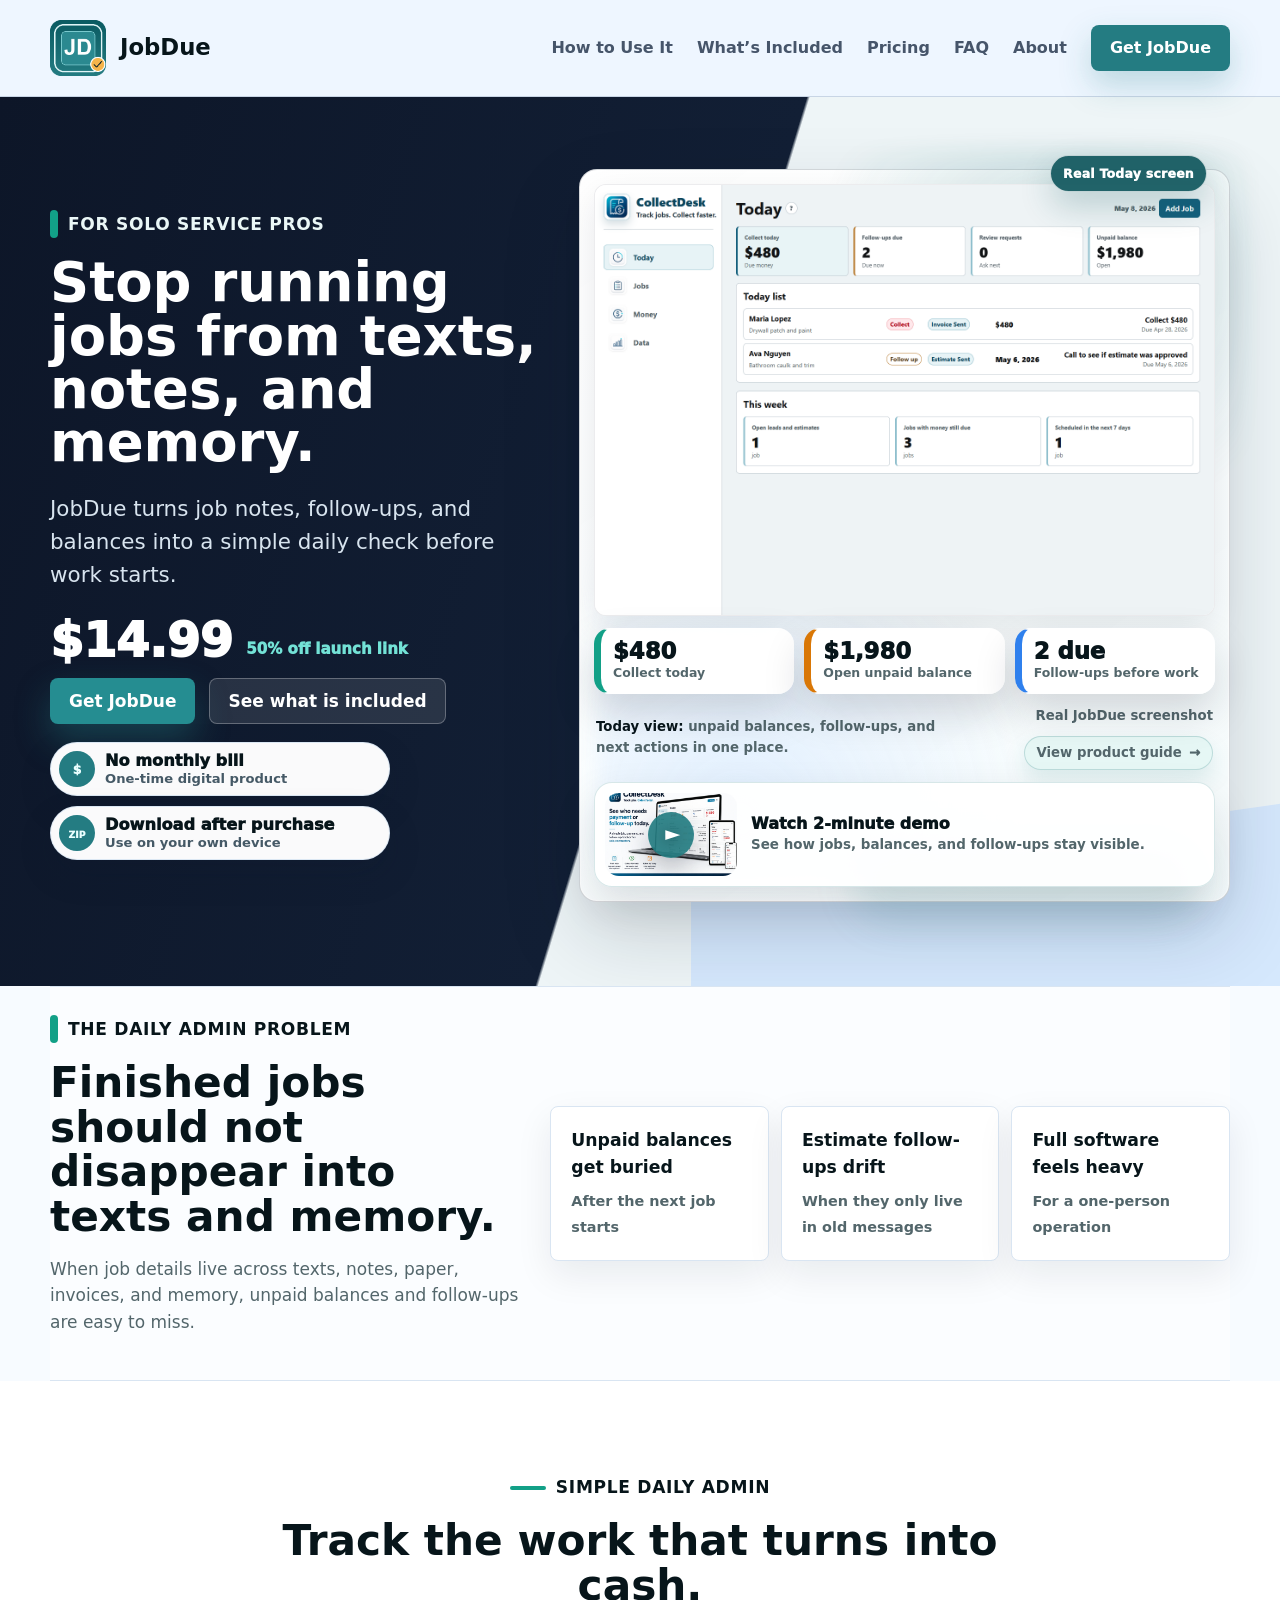
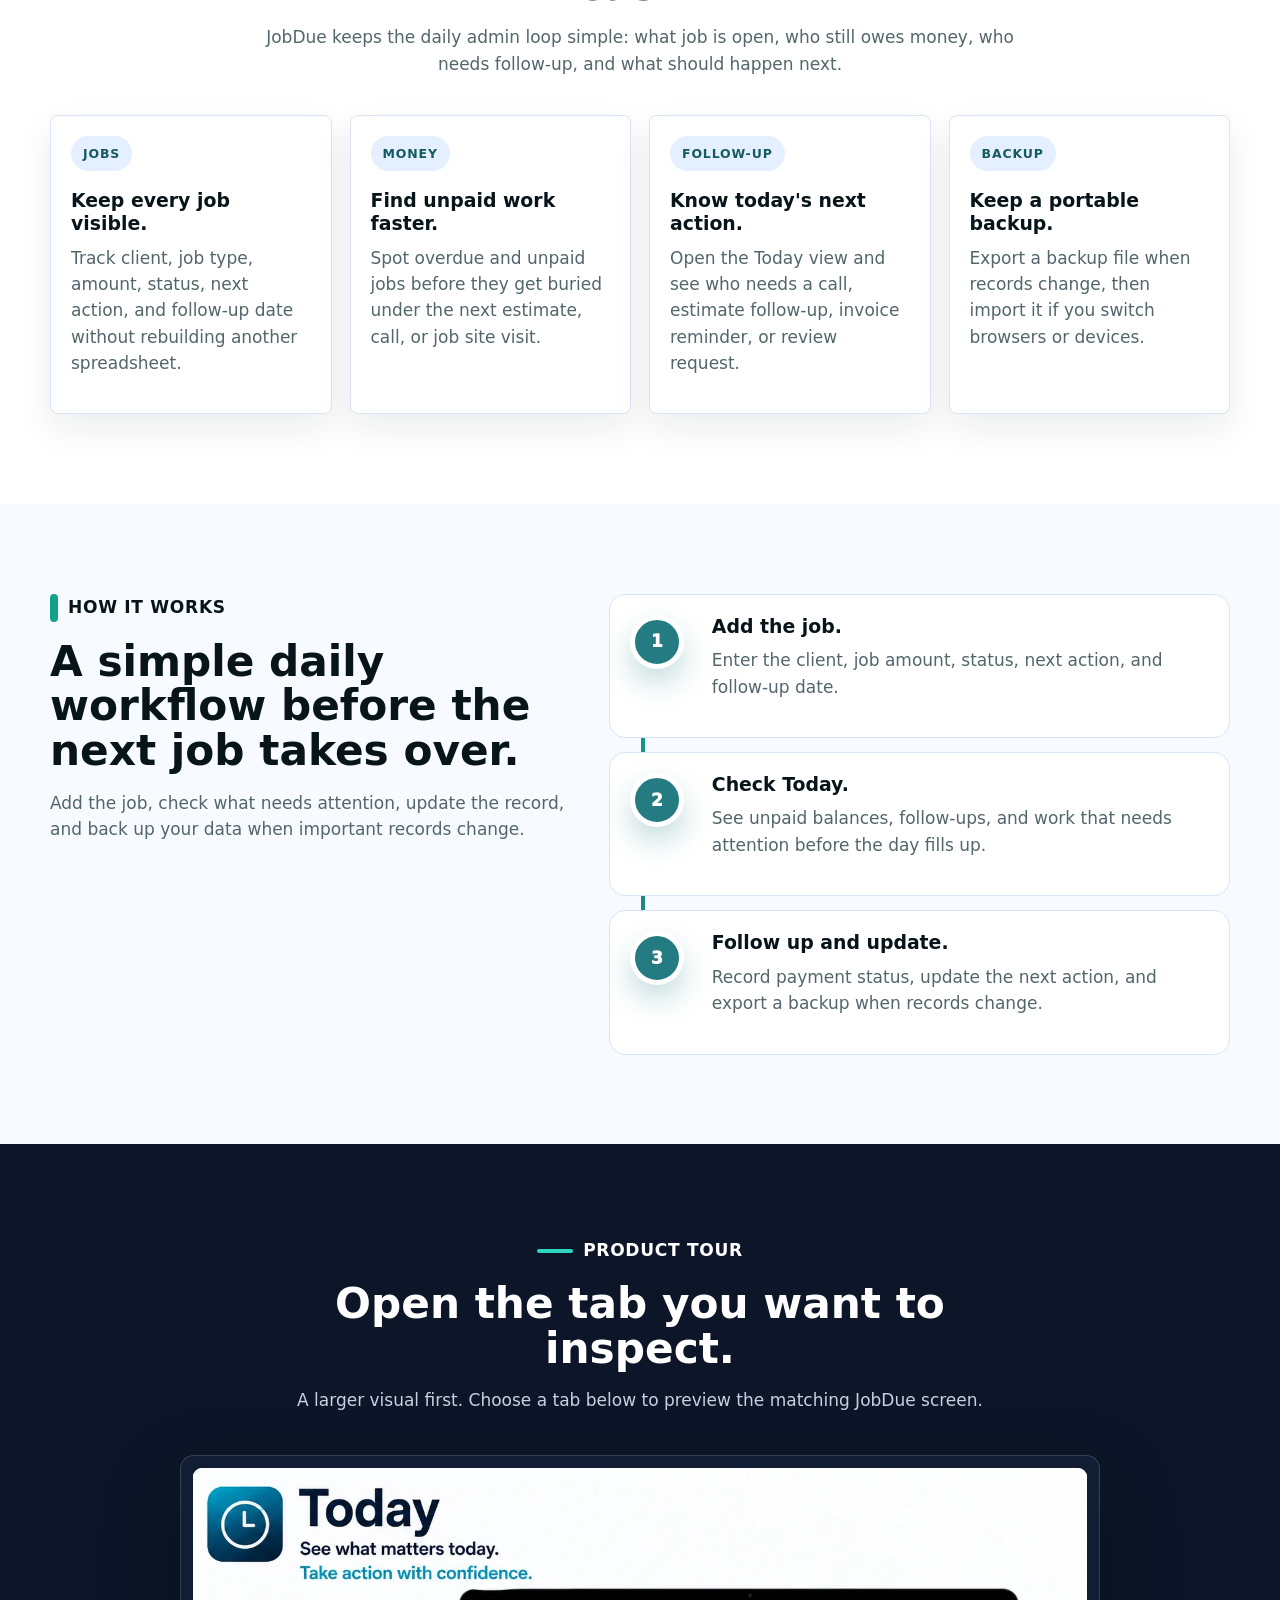
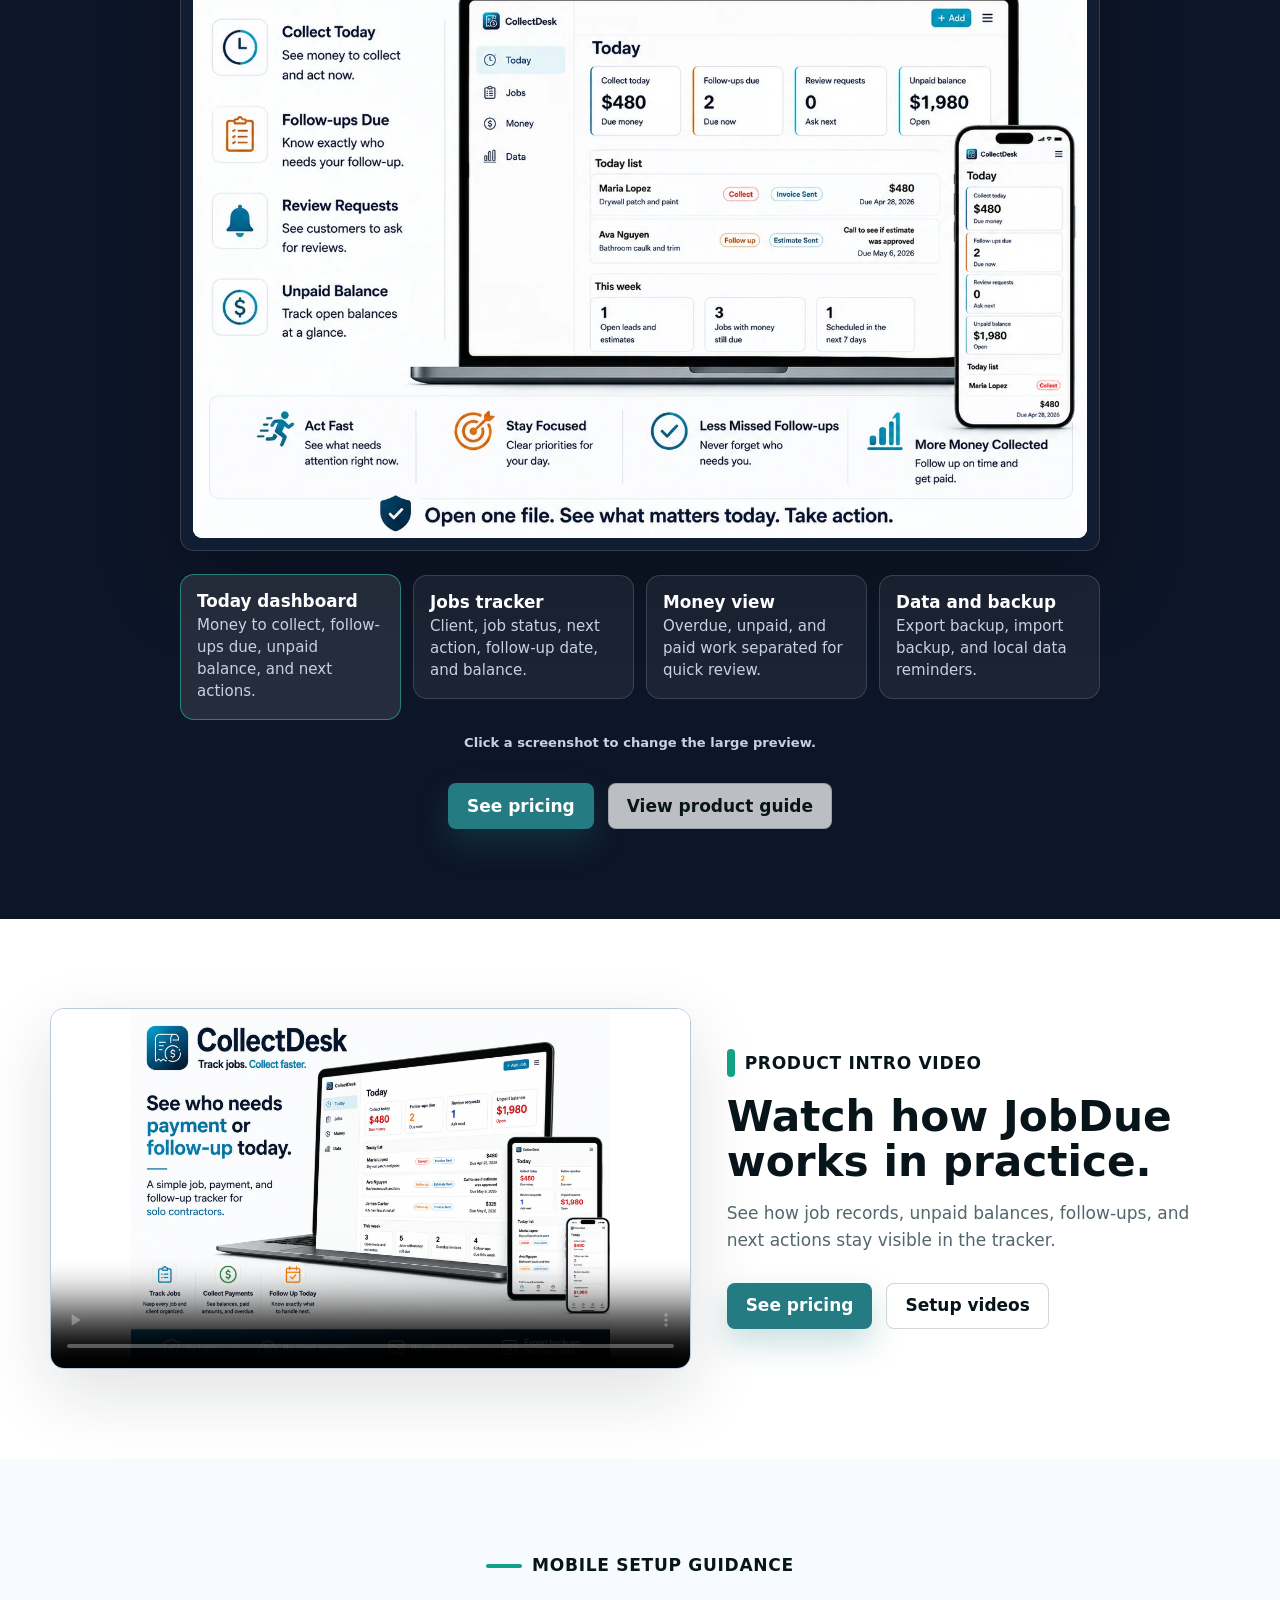
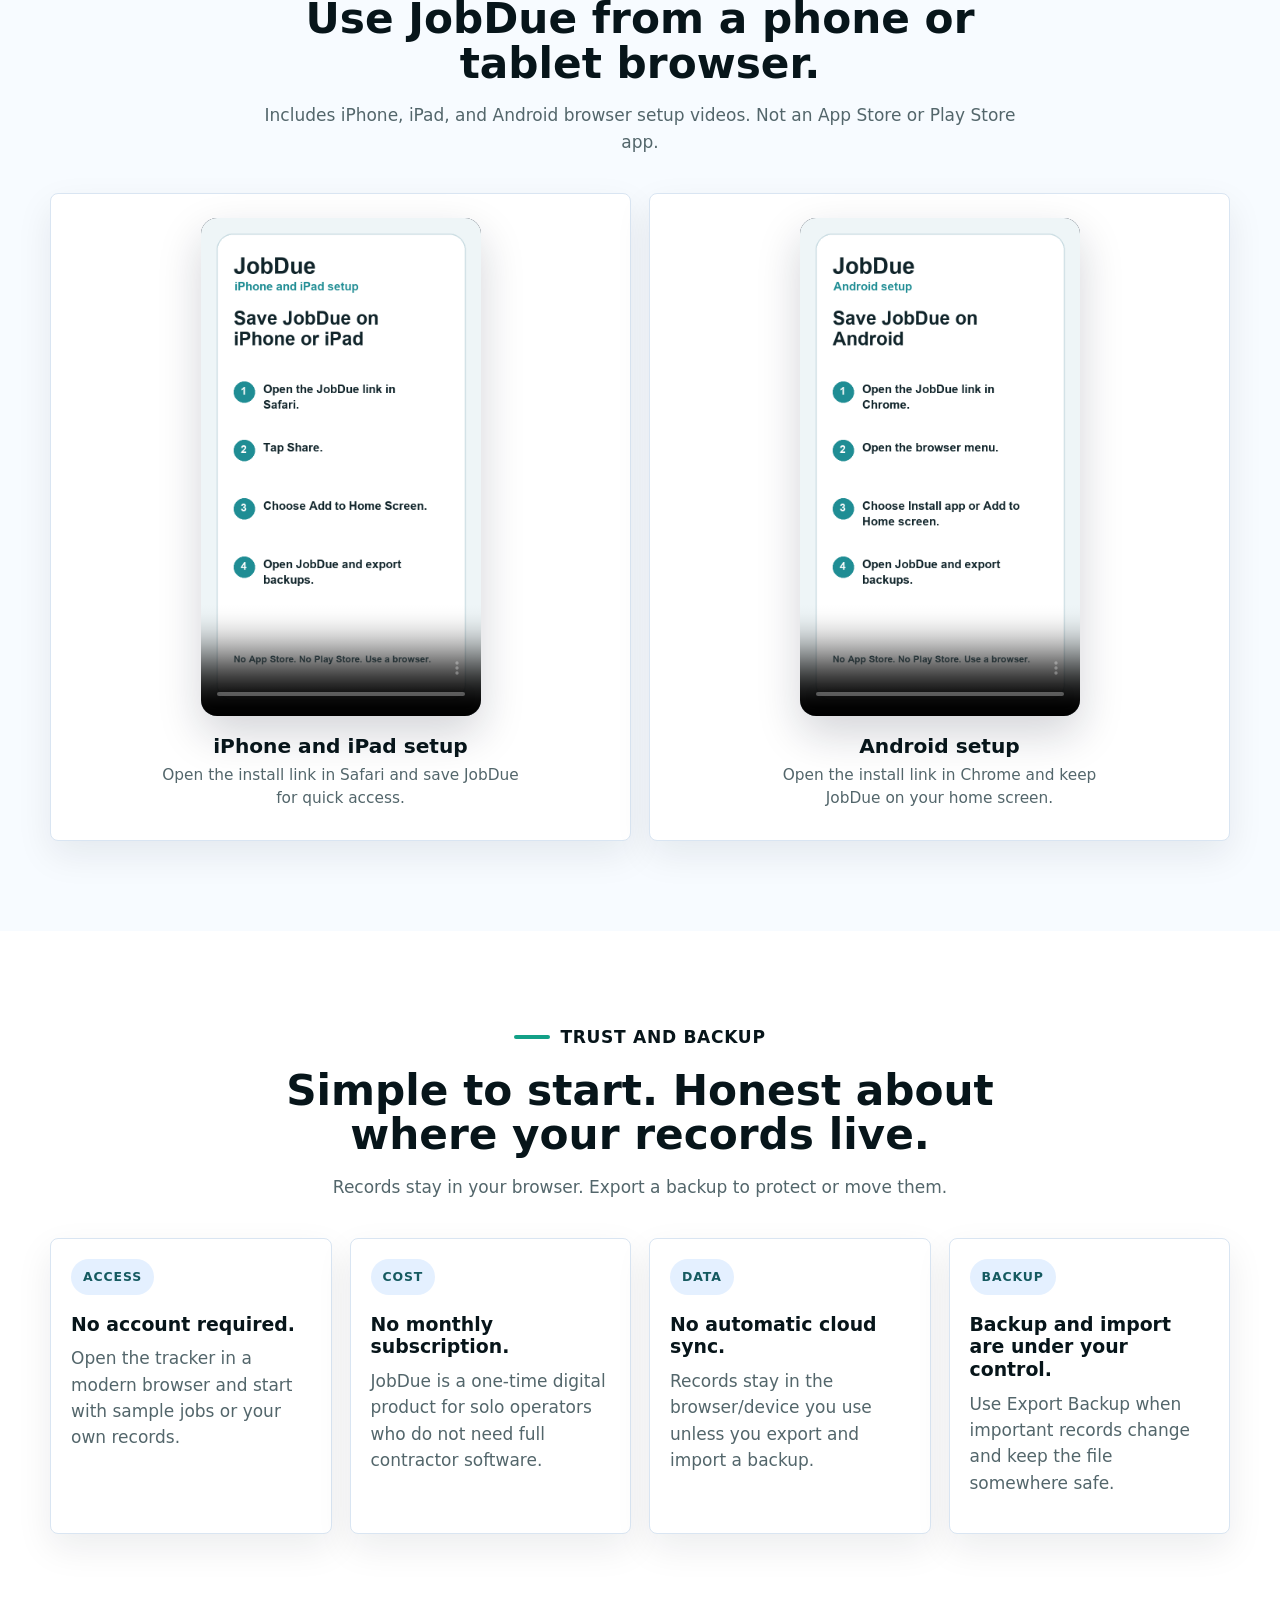
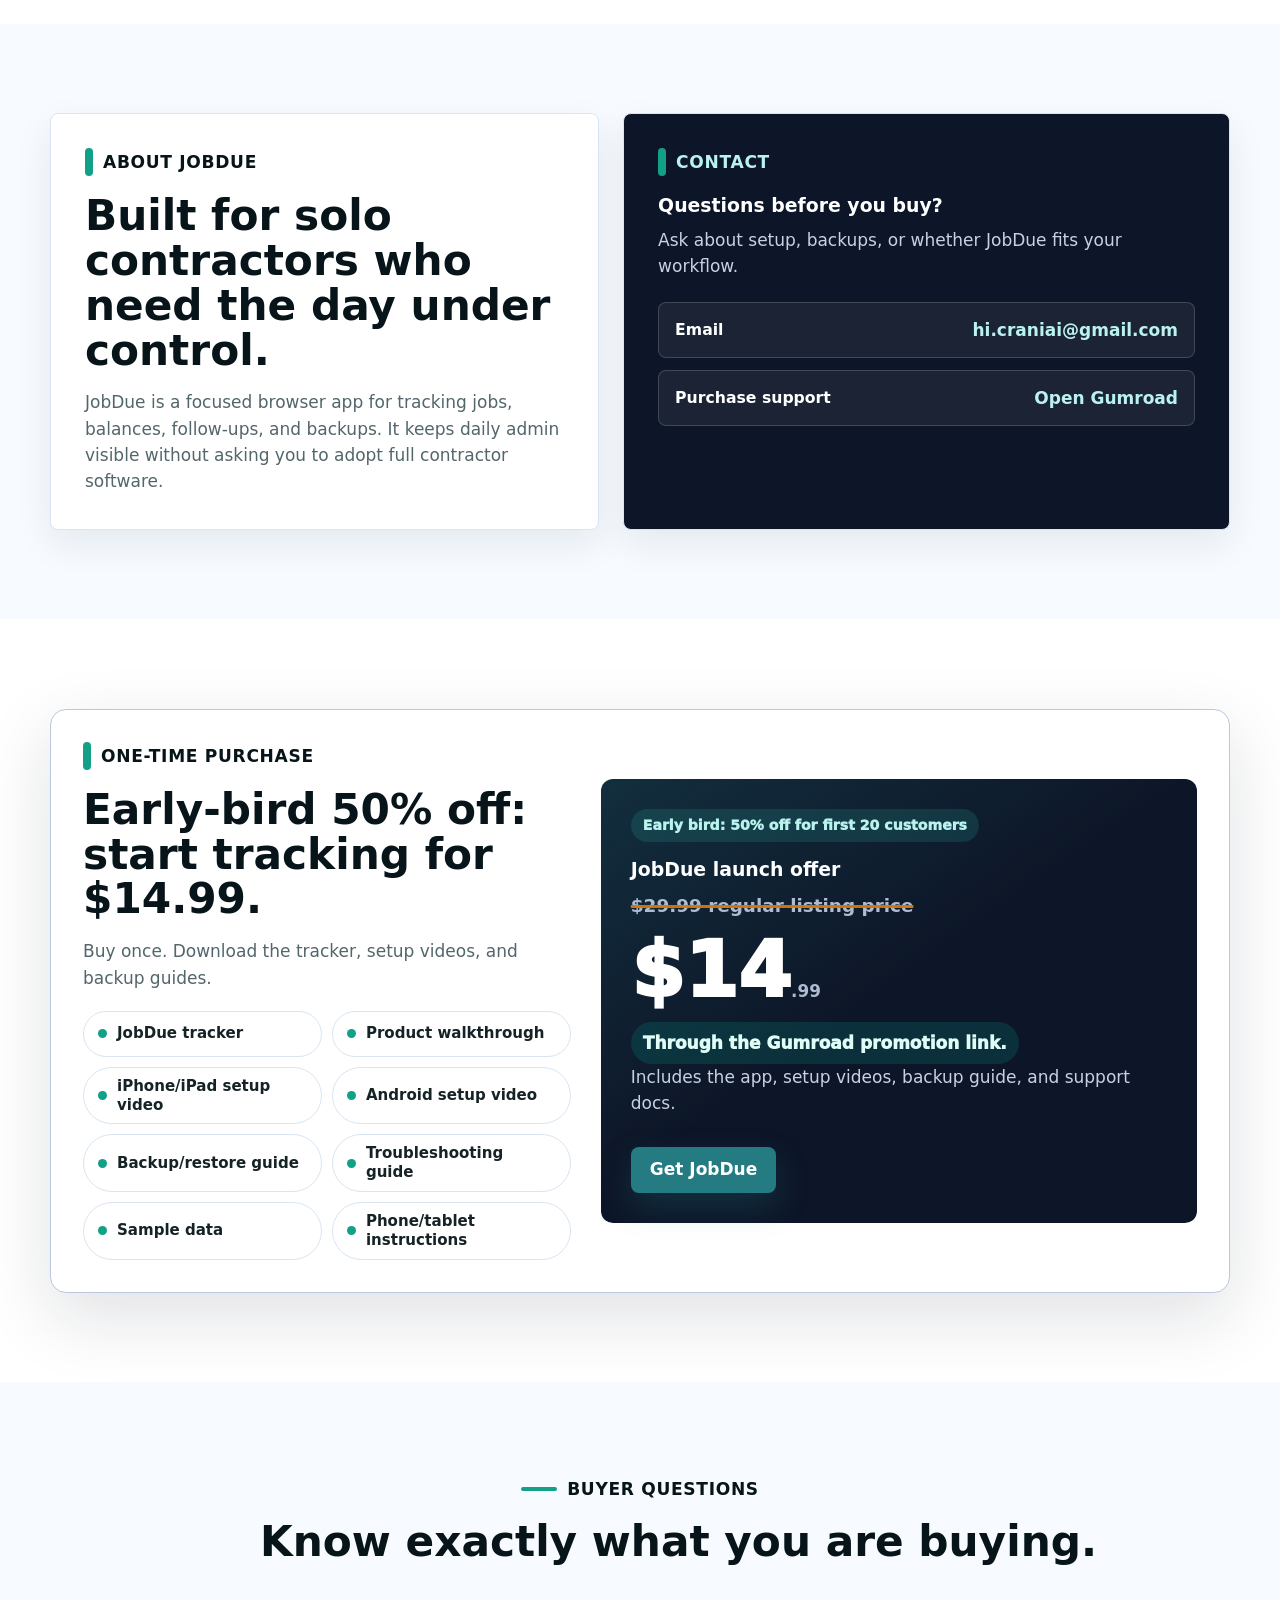
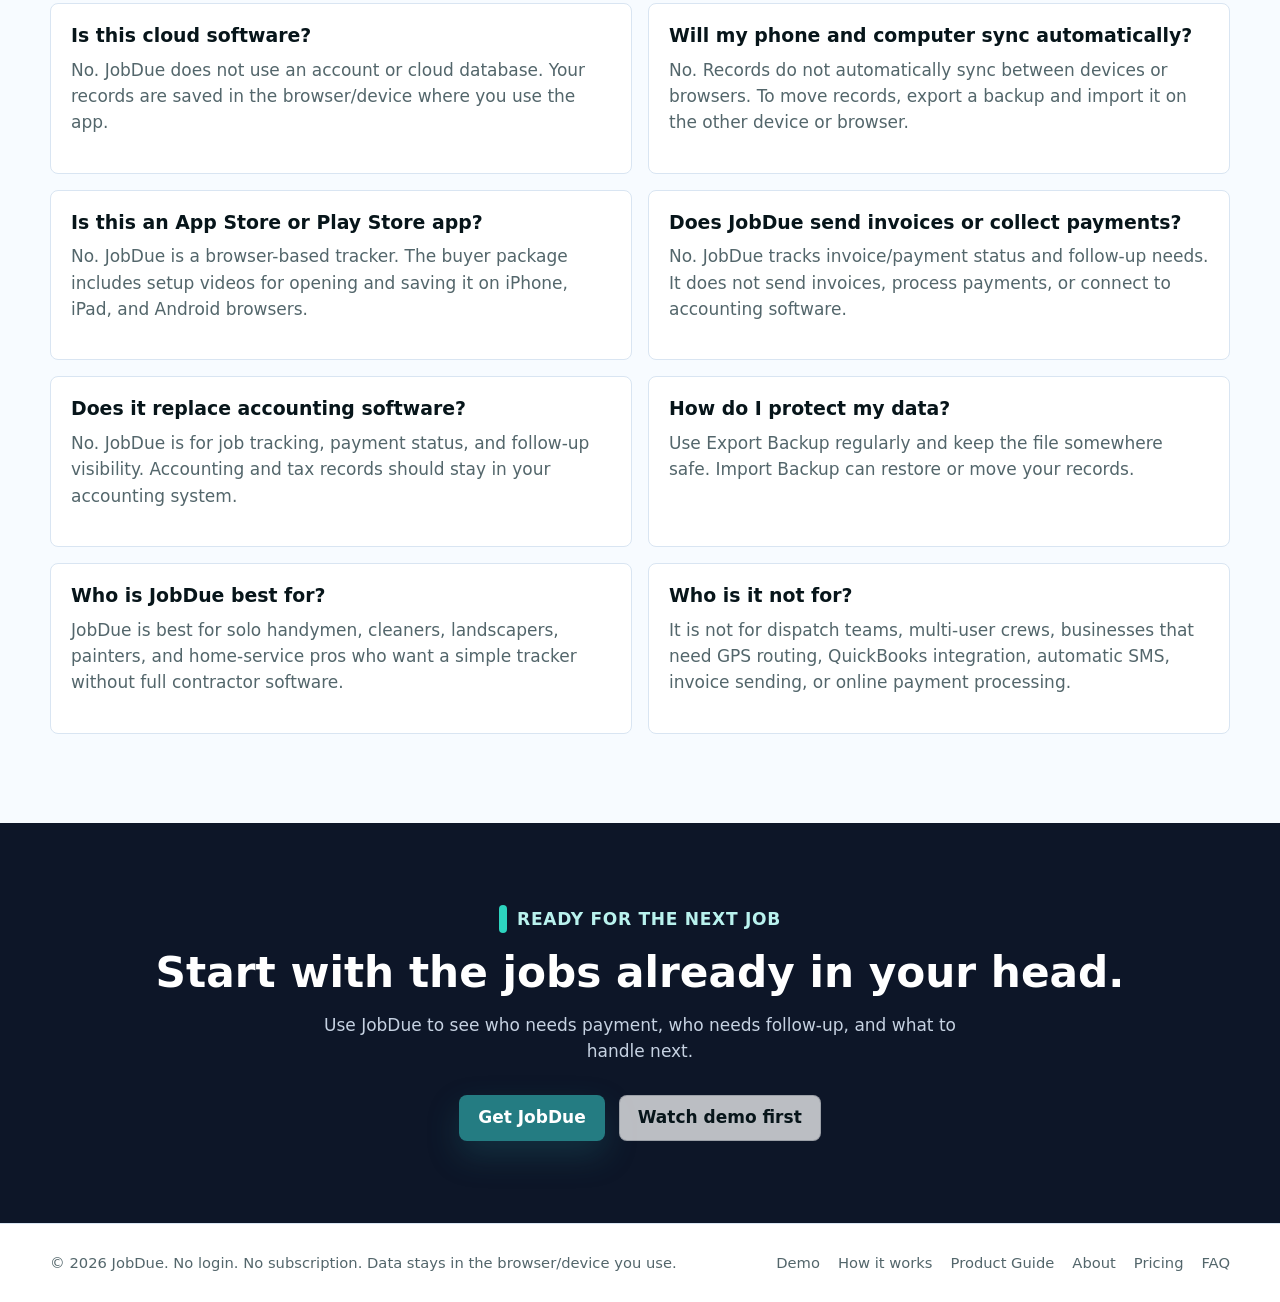
==== 03-landing/index.html @ 14e0a7b6 "Create clean JobDue publication tree" ====
<!doctype html>
<html lang="en">
<head>
  <meta charset="utf-8">
  <meta name="viewport" content="width=device-width, initial-scale=1">
  <title>JobDue - Offline Job & Payment Tracker for Contractors</title>
  <meta name="description" content="JobDue helps solo contractors track jobs, follow-ups, unpaid balances, and payments without logins, spreadsheets, or monthly software fees.">
  <meta name="robots" content="index, follow">
  <meta name="theme-color" content="#eef6ff">
  <link rel="canonical" href="https://app.hi-craniai.workers.dev/">
  <link rel="icon" href="assets/jobdue-icon-192.png" type="image/png">
  <link rel="apple-touch-icon" href="assets/jobdue-apple-touch-icon.png">
  <meta property="og:type" content="website">
  <meta property="og:url" content="https://app.hi-craniai.workers.dev/">
  <meta property="og:title" content="JobDue - Offline Job & Payment Tracker for Contractors">
  <meta property="og:description" content="Track jobs, unpaid balances, follow-ups, and payments without logins or monthly software fees.">
  <meta property="og:image" content="https://app.hi-craniai.workers.dev/assets/jobdue-og-image.jpg">
  <meta property="og:image:alt" content="JobDue offline job and payment tracker preview with Today dashboard.">
  <meta property="og:image:width" content="1200">
  <meta property="og:image:height" content="630">
  <meta property="og:site_name" content="JobDue">
  <meta name="twitter:card" content="summary_large_image">
  <meta name="twitter:title" content="JobDue - Offline Job & Payment Tracker for Contractors">
  <meta name="twitter:description" content="Track jobs, unpaid balances, follow-ups, and payments without logins or monthly software fees.">
  <meta name="twitter:image" content="https://app.hi-craniai.workers.dev/assets/jobdue-og-image.jpg">
  <meta name="twitter:image:alt" content="JobDue offline job and payment tracker preview with Today dashboard.">
  <!-- Google tag (gtag.js) -->
  <script async src="https://www.googletagmanager.com/gtag/js?id=G-VPRKXVD7DZ"></script>
  <script>
    window.dataLayer = window.dataLayer || [];
    function gtag(){dataLayer.push(arguments);}
    gtag('js', new Date());

    gtag('config', 'G-VPRKXVD7DZ');
  </script>
  <script type="application/ld+json">
  {
    "@context": "https://schema.org",
    "@type": "SoftwareApplication",
    "name": "JobDue",
    "url": "https://app.hi-craniai.workers.dev/",
    "image": "https://app.hi-craniai.workers.dev/assets/jobdue-og-image.jpg",
    "applicationCategory": "BusinessApplication",
    "operatingSystem": "Web browser",
    "description": "Job, payment, and follow-up tracker for solo contractors and home-service pros.",
    "publisher": {
      "@type": "Organization",
      "name": "CraniaI",
      "url": "https://app.hi-craniai.workers.dev/"
    },
    "offers": {
      "@type": "Offer",
      "price": "14.99",
      "priceCurrency": "USD",
      "url": "https://gumroad.com/l/jobdue-launch-placeholder",
      "availability": "https://schema.org/InStock"
    }
  }
  </script>
  <style>
    :root {
      color-scheme: light;
      --page: #eef5f7;
      --panel: #ffffff;
      --ink: #162326;
      --ink-strong: #07151a;
      --muted: #53666b;
      --muted-2: #758195;
      --primary: #247c82;
      --teal: #12a087;
      --blue: #155a60;
      --gold: #d97706;
      --line: #d9e5f2;
      --line-dark: #b9c8db;
      --soft: #f7fbff;
      --soft-blue: #e4f0ff;
      --shadow: 0 24px 70px rgba(15, 23, 42, 0.13);
      --shadow-soft: 0 14px 36px rgba(15, 23, 42, 0.08);
      --radius: 8px;
      --max: 1180px;
      --h1-size: clamp(2.75rem, 4.6vw, 4.2rem);
      --h2-size: clamp(2rem, 3.3vw, 2.85rem);
      --h3-size: clamp(1.18rem, 1.45vw, 1.38rem);
      --label-size: clamp(1rem, 0.94rem + 0.16vw, 1.08rem);
      --section-space: clamp(4.5rem, 7vw, 6.75rem);
    }

    * {
      box-sizing: border-box;
    }

    html {
      scroll-behavior: smooth;
    }

    body {
      margin: 0;
      background: var(--page);
      color: var(--ink);
      font-family: Inter, ui-sans-serif, system-ui, -apple-system, BlinkMacSystemFont, "Segoe UI", sans-serif;
      font-size: 17px;
      line-height: 1.55;
      overflow-x: hidden;
    }

    img,
    video {
      display: block;
      max-width: 100%;
    }

    img {
      height: auto;
    }

    a {
      color: inherit;
    }

    h1,
    h2,
    h3,
    p {
      margin-top: 0;
    }

    h1,
    h2,
    h3 {
      color: var(--ink-strong);
      letter-spacing: 0;
    }

    h1 {
      margin-bottom: 22px;
      font-size: var(--h1-size);
      line-height: 0.98;
      font-weight: 850;
    }

    h2 {
      margin-bottom: 16px;
      font-size: var(--h2-size);
      line-height: 1.06;
      font-weight: 850;
    }

    h3 {
      margin-bottom: 10px;
      font-size: var(--h3-size);
      line-height: 1.2;
      font-weight: 820;
    }

    p {
      color: var(--muted);
    }

    figure {
      margin: 0;
    }

    :focus-visible {
      outline: 3px solid rgba(99, 91, 255, 0.36);
      outline-offset: 4px;
    }

    .container {
      width: min(var(--max), calc(100% - 48px));
      margin: 0 auto;
    }

    .site-header {
      position: sticky;
      top: 0;
      z-index: 20;
      border-bottom: 1px solid rgba(185, 200, 219, 0.72);
      background: rgba(238, 246, 255, 0.92);
      backdrop-filter: blur(18px);
    }

    .nav {
      min-height: 96px;
      display: flex;
      align-items: center;
      justify-content: space-between;
      gap: 30px;
    }

    .brand {
      display: inline-flex;
      align-items: center;
      gap: 14px;
      color: var(--ink-strong);
      font-size: 1.42rem;
      font-weight: 900;
      text-decoration: none;
      white-space: nowrap;
    }

    .brand img {
      width: 56px;
      height: 56px;
      border-radius: var(--radius);
    }

    .nav-links {
      display: flex;
      align-items: center;
      gap: 24px;
      color: #46556a;
      font-size: 1rem;
      font-weight: 850;
    }

    .nav-links a {
      text-decoration: none;
    }

    .button {
      display: inline-flex;
      min-height: 46px;
      align-items: center;
      justify-content: center;
      border: 1px solid transparent;
      border-radius: var(--radius);
      padding: 0 18px;
      font-weight: 900;
      line-height: 1;
      text-decoration: none;
      transition: transform 160ms ease, box-shadow 160ms ease, background 160ms ease;
      white-space: nowrap;
    }

    .button:hover {
      transform: translateY(-1px);
    }

    .button-primary {
      background: var(--primary);
      color: #fff;
      box-shadow: 0 14px 32px rgba(36, 124, 130, 0.25);
    }

    .button-primary:hover {
      background: #155a60;
    }

    .button-secondary {
      border-color: rgba(16, 24, 39, 0.18);
      background: rgba(255, 255, 255, 0.72);
      color: var(--ink-strong);
    }

    .eyebrow {
      display: inline-flex;
      align-items: center;
      gap: 10px;
      margin-bottom: 18px;
      border-radius: var(--radius);
      background: transparent;
      padding: 0;
      color: var(--ink-strong);
      font-size: var(--label-size);
      font-weight: 900;
      letter-spacing: 0.04em;
      text-transform: uppercase;
      box-shadow: none;
    }

    .eyebrow::before {
      content: "";
      width: 8px;
      height: 28px;
      border-radius: 999px;
      background: var(--teal);
    }

    .section-head.center .eyebrow::before {
      width: 36px;
      height: 4px;
    }

    .hero {
      position: relative;
      padding: 72px 0 84px;
      overflow: hidden;
      background:
        linear-gradient(107deg, #0d1628 0%, #121f35 52%, rgba(238, 245, 247, 0.96) 52.2%, rgba(238, 245, 247, 0.96) 100%);
      color: #fff;
    }

    .hero::after {
      content: "";
      position: absolute;
      right: -8vw;
      bottom: -42px;
      width: 54vw;
      height: 190px;
      background: rgba(207, 229, 255, 0.78);
      transform: skewY(-8deg);
      z-index: 0;
    }

    .hero-grid {
      position: relative;
      z-index: 1;
      display: grid;
      grid-template-columns: minmax(0, 0.86fr) minmax(620px, 1.14fr);
      gap: 38px;
      align-items: center;
    }

    .hero-copy {
      max-width: 590px;
    }

    .hero .eyebrow {
      color: #eaf7f7;
      white-space: nowrap;
    }

    .hero-mobile-break {
      display: none;
    }

    .hero h1 {
      color: #fff;
      font-size: clamp(2.85rem, 4.25vw, 4.05rem);
    }

    .lead {
      max-width: 650px;
      margin-bottom: 0;
      color: #d8e4ef;
      font-size: clamp(1.08rem, 2vw, 1.34rem);
    }

    .hero-actions {
      display: flex;
      flex-wrap: wrap;
      gap: 14px;
      margin-top: 30px;
    }

    .hero .button-primary {
      background: #258d91;
      box-shadow: 0 16px 34px rgba(37, 141, 145, 0.34);
    }

    .hero .button-secondary {
      border-color: rgba(255, 255, 255, 0.28);
      background: rgba(255, 255, 255, 0.1);
      color: #fff;
    }

    .hero-offer {
      display: grid;
      gap: 16px;
      margin-top: 28px;
    }

    .hero-price {
      display: flex;
      align-items: flex-end;
      gap: 14px;
    }

    .hero-price span {
      color: #fff;
      font-size: clamp(2.2rem, 4.2vw, 3rem);
      font-weight: 950;
      line-height: 0.9;
      letter-spacing: -0.01em;
    }

    .hero-price strong {
      display: inline-flex;
      align-items: center;
      margin-bottom: 5px;
      color: #73e2d6;
      font-size: 0.94rem;
      font-weight: 950;
      line-height: 1;
    }

    .hero-offer .hero-actions {
      flex-wrap: nowrap;
      margin-top: 0;
    }

    .hero-offer-chips {
      display: grid;
      gap: 10px;
      max-width: 340px;
      margin-top: 2px;
    }

    .hero-offer-chip {
      display: grid;
      grid-template-columns: auto 1fr;
      gap: 10px;
      align-items: center;
      border: 1px solid rgba(216, 229, 242, 0.92);
      border-radius: 999px;
      background: rgba(255, 255, 255, 0.98);
      padding: 8px 16px 8px 8px;
      color: var(--ink-strong);
      box-shadow: 0 14px 34px rgba(15, 23, 42, 0.16);
    }

    .hero-offer-chip strong,
    .hero-offer-chip span {
      display: block;
    }

    .hero-offer-chip strong {
      font-size: 1.01rem;
      font-weight: 930;
      line-height: 1.05;
    }

    .hero-offer-chip div span {
      margin-top: 2px;
      color: #455966;
      font-size: 0.82rem;
      font-weight: 820;
      line-height: 1.12;
    }

    .chip-dot {
      position: relative;
      display: block;
      flex: 0 0 36px;
      width: 36px;
      height: 36px;
      border-radius: 999px;
      background: var(--primary);
      padding: 0;
      overflow: hidden;
    }

    .chip-dot::before {
      position: absolute;
      inset: 0;
      display: grid;
      place-items: center;
      color: #eaffff;
      font-weight: 950;
      letter-spacing: 0;
      line-height: 1;
      text-align: center;
      transform: translateY(0.5px);
    }

    .chip-money::before {
      content: "$";
      font-size: 0.78rem;
    }

    .chip-zip::before {
      content: "ZIP";
      font-size: 0.58rem;
      text-transform: uppercase;
    }

    .mini-proof {
      display: grid;
      max-width: 540px;
      margin-top: 30px;
      overflow: hidden;
      border: 1px solid rgba(21, 90, 96, 0.18);
      border-radius: 16px;
      background: #ffffff;
      box-shadow: 0 18px 44px rgba(15, 23, 42, 0.1);
    }

    .mini-proof article {
      display: grid;
      grid-template-columns: minmax(0, 1fr) auto;
      gap: 14px;
      align-items: center;
      padding: 15px 18px;
    }

    .mini-proof article + article {
      border-top: 1px solid var(--line);
    }

    .mini-proof .proof-icon {
      display: inline-flex;
      align-items: center;
      justify-content: center;
      border-radius: 999px;
      background: #e6f7f5;
      padding: 7px 10px;
      color: var(--blue);
      font-size: 0.78rem;
      font-weight: 950;
      letter-spacing: 0.02em;
      line-height: 1;
      white-space: nowrap;
    }

    .mini-proof strong {
      display: block;
      color: var(--ink-strong);
      font-size: 1.02rem;
      line-height: 1.12;
    }

    .mini-proof .proof-detail {
      display: block;
      margin-top: 4px;
      color: var(--muted);
      font-size: 0.83rem;
      font-weight: 750;
      line-height: 1.22;
    }

    .screenshot-shell {
      position: relative;
      isolation: isolate;
      border: 1px solid rgba(16, 24, 39, 0.16);
      border-radius: 18px;
      background:
        linear-gradient(145deg, rgba(255, 255, 255, 0.98), rgba(245, 251, 252, 0.96)),
        #ffffff;
      padding: 14px;
      box-shadow:
        0 34px 80px rgba(15, 23, 42, 0.16),
        0 0 0 1px rgba(255, 255, 255, 0.74) inset;
      transform: none;
      justify-self: end;
    }

    .screenshot-shell::before {
      content: "";
      position: absolute;
      inset: -22px -18px 24px 16px;
      z-index: -1;
      border-radius: 28px;
      background:
        radial-gradient(circle at 72% 18%, rgba(36, 124, 130, 0.24), transparent 34%),
        radial-gradient(circle at 22% 92%, rgba(216, 234, 255, 0.8), transparent 36%);
      filter: blur(10px);
      opacity: 0.9;
    }

    .screenshot-shell::after {
      content: "";
      position: absolute;
      right: 28px;
      bottom: -22px;
      z-index: -1;
      width: 54%;
      height: 86px;
      border-radius: 999px;
      background: rgba(36, 124, 130, 0.13);
      filter: blur(18px);
    }

    .screenshot-shell > img {
      position: relative;
      z-index: 1;
      border: 1px solid rgba(16, 24, 39, 0.08);
      border-radius: 12px;
      background: #fff;
      box-shadow: 0 12px 34px rgba(15, 23, 42, 0.09);
    }

    .screenshot-badge {
      position: absolute;
      top: -15px;
      right: 22px;
      z-index: 4;
      border: 1px solid rgba(255, 255, 255, 0.72);
      border-radius: 999px;
      background: rgba(21, 90, 96, 0.94);
      padding: 8px 12px;
      color: #fff;
      font-size: 0.78rem;
      font-weight: 950;
      letter-spacing: 0.02em;
      box-shadow: 0 14px 32px rgba(21, 90, 96, 0.24);
    }

    .hero-callouts {
      position: relative;
      z-index: 3;
      display: grid;
      grid-template-columns: repeat(3, minmax(0, 1fr));
      gap: 10px;
      margin-top: 12px;
    }

    .hero-callout {
      display: grid;
      gap: 4px;
      border: 1px solid rgba(255, 255, 255, 0.74);
      border-left: 7px solid var(--teal);
      border-radius: 16px;
      background: rgba(255, 255, 255, 0.96);
      padding: 12px 14px 12px 12px;
      color: var(--ink-strong);
      box-shadow: 0 18px 40px rgba(15, 23, 42, 0.17);
    }

    .hero-callout strong {
      display: block;
      font-size: clamp(1.1rem, 1.8vw, 1.42rem);
      font-weight: 950;
      line-height: 0.95;
    }

    .hero-callout span {
      color: var(--muted);
      font-size: 0.78rem;
      font-weight: 850;
      line-height: 1.15;
    }

    .hero-callout.balance {
      border-left-color: var(--gold);
    }

    .hero-callout.follow {
      border-left-color: #2f80ed;
    }

    .caption-row {
      position: relative;
      z-index: 1;
      display: flex;
      align-items: center;
      justify-content: space-between;
      gap: 16px;
      padding: 12px 2px 0;
      color: var(--muted);
      font-size: 0.83rem;
      font-weight: 720;
    }

    .caption-row b {
      color: var(--ink-strong);
    }

    .caption-links {
      display: inline-flex;
      flex-wrap: wrap;
      justify-content: flex-end;
      gap: 10px;
      text-align: right;
    }

    .caption-links a {
      display: inline-flex;
      min-height: 34px;
      align-items: center;
      justify-content: center;
      border: 1px solid rgba(36, 124, 130, 0.22);
      border-radius: 999px;
      background: #e6f7f5;
      padding: 0 12px;
      color: var(--primary-dark);
      font-weight: 900;
      text-decoration: none;
      box-shadow: 0 10px 22px rgba(36, 124, 130, 0.14);
      transition: transform 160ms ease, background 160ms ease, box-shadow 160ms ease;
    }

    .caption-links a::after {
      content: "→";
      margin-left: 7px;
      font-weight: 950;
    }

    .caption-links a:hover {
      background: #d8f3f0;
      box-shadow: 0 14px 28px rgba(36, 124, 130, 0.18);
      transform: translateY(-1px);
    }

    .hero-video-preview {
      position: relative;
      z-index: 2;
      display: grid;
      grid-template-columns: 132px minmax(0, 1fr);
      gap: 14px;
      align-items: center;
      margin-top: 12px;
      border: 1px solid rgba(36, 124, 130, 0.18);
      border-radius: 18px;
      background: rgba(255, 255, 255, 0.94);
      padding: 10px 12px 10px 10px;
      color: var(--ink-strong);
      text-decoration: none;
      box-shadow: 0 18px 42px rgba(15, 23, 42, 0.13);
      transition: transform 160ms ease, border-color 160ms ease, box-shadow 160ms ease;
    }

    .hero-video-preview:hover {
      border-color: rgba(36, 124, 130, 0.42);
      box-shadow: 0 22px 50px rgba(15, 23, 42, 0.17);
      transform: translateY(-1px);
    }

    .hero-video-thumb {
      position: relative;
      overflow: hidden;
      border-radius: 14px;
      background: #e8f1f3;
    }

    .hero-video-thumb img {
      width: 100%;
      aspect-ratio: 16 / 10;
      object-fit: cover;
    }

    .hero-play {
      position: absolute;
      inset: 0;
      display: grid;
      place-items: center;
      color: #fff;
      font-size: 1.1rem;
      font-weight: 950;
      text-shadow: 0 2px 14px rgba(7, 21, 26, 0.52);
    }

    .hero-play::before {
      content: "";
      position: absolute;
      width: 46px;
      height: 46px;
      border-radius: 999px;
      background: rgba(36, 124, 130, 0.92);
      box-shadow: 0 12px 28px rgba(15, 23, 42, 0.28);
    }

    .hero-play span {
      position: relative;
      transform: translateX(1px);
    }

    .hero-video-copy {
      display: grid;
      gap: 4px;
    }

    .hero-video-copy strong {
      color: var(--ink-strong);
      font-size: 1rem;
      font-weight: 950;
      line-height: 1.12;
    }

    .hero-video-copy span {
      color: var(--muted);
      font-size: 0.84rem;
      font-weight: 760;
      line-height: 1.25;
    }

    .section {
      padding: var(--section-space) 0;
      background: #fff;
    }

    .section[id] {
      scroll-margin-top: 116px;
    }

    .section-blue {
      background: var(--soft);
    }

    .section-dark {
      background: #0d1628;
      color: #fff;
    }

    .section-dark h2,
    .section-dark h3,
    .section-dark .eyebrow {
      color: #fff;
    }

    .section-dark .eyebrow::before,
    .final-cta .eyebrow::before {
      background: #2dd4bf;
    }

    .section-dark p,
    .section-dark li {
      color: #c6d2e2;
    }

    .section-head {
      max-width: 760px;
      margin-bottom: 38px;
    }

    .section-head.center {
      margin-right: auto;
      margin-left: auto;
      text-align: center;
    }

    .section-head.center .eyebrow {
      justify-content: center;
    }

    .trust-strip {
      display: grid;
      grid-template-columns: 0.82fr 1.18fr;
      gap: 28px;
      align-items: center;
      border-top: 1px solid var(--line);
      border-bottom: 1px solid var(--line);
      background: rgba(255, 255, 255, 0.56);
      padding: 28px 0;
    }

    .trust-list {
      display: grid;
      grid-template-columns: repeat(3, 1fr);
      gap: 12px;
    }

    .trust-item,
    .feature-card,
    .step,
    .faq-item,
    .video-card {
      border: 1px solid var(--line);
      border-radius: var(--radius);
      background: var(--panel);
      padding: 20px;
      box-shadow: var(--shadow-soft);
    }

    .trust-item strong {
      display: block;
      color: var(--ink-strong);
      font-size: 1.3rem;
    }

    .trust-item span {
      color: var(--muted);
      font-size: 0.9rem;
      font-weight: 740;
    }

    .feature-grid {
      display: grid;
      grid-template-columns: repeat(4, 1fr);
      gap: 18px;
    }

    .feature-card {
      min-height: 218px;
    }

    .problem-card strong {
      display: block;
      margin-bottom: 6px;
      color: var(--ink-strong);
      font-size: 1.08rem;
    }

    .feature-card .kicker {
      display: inline-flex;
      margin-bottom: 18px;
      border-radius: 999px;
      background: var(--soft-blue);
      padding: 8px 12px;
      color: var(--blue);
      font-size: 0.78rem;
      font-weight: 900;
      letter-spacing: 0.07em;
      text-transform: uppercase;
    }

    .workflow {
      display: grid;
      grid-template-columns: 0.9fr 1.1fr;
      gap: 36px;
      align-items: start;
    }

    .steps {
      display: grid;
      gap: 14px;
    }

    .step {
      position: relative;
      display: grid;
      grid-template-columns: 64px 1fr;
      gap: 18px;
      align-items: start;
      border-radius: 16px;
      box-shadow: none;
    }

    .steps {
      position: relative;
      padding-left: 8px;
    }

    .steps::before {
      content: "";
      position: absolute;
      top: 24px;
      bottom: 24px;
      left: 40px;
      width: 4px;
      border-radius: 999px;
      background: linear-gradient(180deg, var(--teal), var(--primary));
    }

    .step-number {
      position: relative;
      z-index: 1;
      display: grid;
      width: 54px;
      height: 54px;
      place-items: center;
      border: 5px solid #fff;
      border-radius: 999px;
      background: var(--primary);
      color: #fff;
      font-weight: 950;
      box-shadow: 0 14px 28px rgba(36, 124, 130, 0.26);
    }

    .product-showcase {
      display: grid;
      grid-template-columns: 1fr;
      gap: 24px;
      align-items: center;
    }

    .showcase-panel {
      width: min(920px, 100%);
      margin: 0 auto;
      border: 1px solid rgba(255, 255, 255, 0.15);
      border-radius: 14px;
      background: #111d32;
      padding: 12px;
      box-shadow: 0 30px 80px rgba(0, 0, 0, 0.28);
    }

    .showcase-panel img {
      width: 100%;
      height: auto;
      border-radius: 9px;
      background: #fff;
      object-fit: contain;
    }

    .showcase-intro {
      max-width: 790px;
      margin-right: auto;
      margin-left: auto;
      text-align: center;
    }

    .showcase-intro .eyebrow {
      justify-content: center;
    }

    .showcase-intro .eyebrow::before {
      width: 36px;
      height: 4px;
    }

    .showcase-controls {
      width: min(920px, 100%);
      margin: 0 auto;
    }

    .showcase-list {
      display: grid;
      grid-template-columns: repeat(4, minmax(0, 1fr));
      gap: 12px;
      margin: 0;
      padding: 0;
      list-style: none;
    }

    .showcase-list li {
      display: block;
    }

    .showcase-button {
      display: grid;
      width: 100%;
      min-height: 96px;
      grid-template-columns: 1fr;
      align-items: start;
      border: 1px solid rgba(255, 255, 255, 0.14);
      border-radius: 14px;
      background: rgba(255, 255, 255, 0.06);
      padding: 16px;
      color: inherit;
      font: inherit;
      text-align: left;
      cursor: pointer;
      transition: background 160ms ease, border-color 160ms ease, transform 160ms ease;
    }

    .showcase-button:hover,
    .showcase-button[aria-selected="true"] {
      border-color: rgba(45, 212, 191, 0.5);
      background: rgba(255, 255, 255, 0.1);
      transform: translateY(-1px);
    }

    .showcase-list b {
      display: block;
      margin-bottom: 4px;
      color: #fff;
      font-size: 1.05rem;
      line-height: 1.2;
    }

    .showcase-list span {
      display: block;
      color: #c6d2e2;
      font-size: 0.94rem;
      line-height: 1.45;
    }

    .showcase-list .showcase-thumb {
      display: none;
      overflow: hidden;
      aspect-ratio: 4 / 3;
      border-radius: 10px;
      background: #fff;
    }

    .showcase-list .showcase-thumb img {
      width: 100%;
      height: 100%;
      object-fit: contain;
    }

    .showcase-note {
      margin: 12px 2px 0;
      color: #9fb0c8;
      font-size: 0.82rem;
      font-weight: 720;
      text-align: center;
    }

    .showcase-controls .hero-actions {
      justify-content: center;
    }

    .video-feature {
      display: grid;
      grid-template-columns: 1.12fr 0.88fr;
      gap: 36px;
      align-items: center;
    }

    .video-frame {
      overflow: hidden;
      border: 1px solid var(--line-dark);
      border-radius: 14px;
      background: #fff;
      box-shadow: var(--shadow);
    }

    .video-frame video {
      width: 100%;
      aspect-ratio: 16 / 9;
      object-fit: contain;
      background: #fff;
    }

    .setup-grid {
      display: grid;
      grid-template-columns: repeat(2, minmax(0, 1fr));
      gap: 18px;
    }

    .video-card {
      padding: 14px;
    }

    .video-card video {
      width: 100%;
      aspect-ratio: 16 / 9;
      border-radius: var(--radius);
      background: #101827;
      object-fit: cover;
    }

    .video-card h3 {
      margin: 16px 6px 6px;
    }

    .video-card p {
      margin: 0 6px 6px;
      font-size: 0.96rem;
    }

    #setup-videos .video-card {
      display: grid;
      justify-items: center;
      align-content: start;
      padding: 24px;
      text-align: center;
    }

    #setup-videos .video-card video {
      width: min(100%, 280px);
      aspect-ratio: 9 / 16;
      object-fit: contain;
      border-radius: 16px;
      box-shadow: 0 18px 44px rgba(15, 23, 42, 0.18);
    }

    #setup-videos .video-card h3,
    #setup-videos .video-card p {
      justify-self: center;
      max-width: 360px;
      margin-right: auto;
      margin-left: auto;
      text-align: center;
    }

    #setup-videos .video-card h3 {
      margin-top: 18px;
      color: var(--ink-strong);
      font-size: 1.26rem;
    }

    #setup-videos .video-card p {
      color: var(--muted);
      line-height: 1.5;
    }

    .pricing {
      display: grid;
      grid-template-columns: 0.9fr 1.1fr;
      gap: 30px;
      align-items: center;
      border: 1px solid var(--line-dark);
      border-radius: 16px;
      background: #fff;
      padding: 32px;
      box-shadow: var(--shadow);
    }

    .price-card {
      border-radius: 12px;
      background:
        linear-gradient(145deg, rgba(36, 124, 130, 0.24), transparent 48%),
        #0d1628;
      padding: 30px;
      color: #fff;
    }

    .price-card h3 {
      margin-bottom: 12px;
      color: #fff;
    }

    .price-card p {
      color: #c6d2e2;
    }

    .price {
      margin: 12px 0 4px;
      color: #fff;
      font-size: clamp(3rem, 7vw, 4.8rem);
      line-height: 1;
      font-weight: 950;
    }

    .price small {
      color: #aebbd0;
      font-size: 1.05rem;
      font-weight: 800;
    }

    .price-promo {
      display: inline-flex;
      align-items: center;
      gap: 10px;
      margin-top: 8px;
      border-radius: 999px;
      background: rgba(0, 168, 143, 0.18);
      padding: 8px 12px;
      color: #dffcf6;
      font-weight: 950;
    }

    .discount-pill {
      display: inline-flex;
      margin-bottom: 16px;
      border-radius: 999px;
      background: rgba(45, 212, 191, 0.14);
      padding: 8px 12px;
      color: #b9f2ee;
      font-size: 0.88rem;
      font-weight: 950;
      line-height: 1.2;
    }

    .regular-price {
      color: #aebbd0;
      font-size: 1.15rem;
      font-weight: 850;
      text-decoration: line-through;
      text-decoration-color: rgba(217, 119, 6, 0.95);
      text-decoration-thickness: 3px;
    }

    .included {
      margin: 20px 0 0;
      padding: 0;
      list-style: none;
      columns: auto;
      display: grid;
      grid-template-columns: repeat(2, minmax(0, 1fr));
      gap: 10px;
    }

    .included li {
      display: flex;
      align-items: center;
      gap: 10px;
      min-height: 46px;
      border: 1px solid var(--line);
      border-radius: 999px;
      background: #fff;
      padding: 9px 14px;
      color: var(--ink);
      font-size: 0.94rem;
      font-weight: 820;
      line-height: 1.25;
    }

    .included li::before {
      content: "";
      flex: 0 0 auto;
      width: 9px;
      height: 9px;
      border-radius: 999px;
      background: var(--teal);
    }

    .about-contact {
      display: grid;
      grid-template-columns: 0.95fr 1.05fr;
      gap: 24px;
      align-items: stretch;
    }

    .about-panel,
    .contact-panel {
      border: 1px solid var(--line);
      border-radius: var(--radius);
      background: #fff;
      box-shadow: var(--shadow-soft);
      padding: clamp(24px, 3vw, 34px);
    }

    .about-panel p,
    .contact-panel p {
      margin-bottom: 0;
    }

    .contact-panel {
      background: #0d1628;
      color: #fff;
    }

    .contact-panel h3,
    .contact-panel p {
      color: #fff;
    }

    .contact-panel .eyebrow {
      color: #b9f2ee;
    }

    .contact-panel p {
      color: #c6d2e2;
    }

    .contact-options {
      display: grid;
      gap: 12px;
      margin-top: 22px;
    }

    .contact-option {
      display: flex;
      flex-wrap: wrap;
      align-items: center;
      justify-content: space-between;
      gap: 12px;
      border: 1px solid rgba(255, 255, 255, 0.16);
      border-radius: var(--radius);
      background: rgba(255, 255, 255, 0.06);
      padding: 14px 16px;
    }

    .contact-option strong {
      color: #fff;
      font-size: 0.98rem;
    }

    .contact-option a {
      color: #b9f2ee;
      font-weight: 900;
      text-decoration: none;
    }

    .faq-grid {
      display: grid;
      grid-template-columns: repeat(2, 1fr);
      gap: 16px;
    }

    #faq-title {
      white-space: nowrap;
    }

    .faq-item {
      box-shadow: none;
    }

    .final-cta {
      padding: 82px 0;
      background: #0d1628;
      color: #fff;
      text-align: center;
    }

    .final-cta h2 {
      color: #fff;
    }

    .final-cta .eyebrow {
      color: #b9f2ee;
    }

    .final-cta p {
      max-width: 640px;
      margin-right: auto;
      margin-left: auto;
      color: #c6d2e2;
    }

    .final-cta .hero-actions {
      justify-content: center;
    }

    .site-footer {
      border-top: 1px solid var(--line);
      background: #fff;
      padding: 28px 0;
      color: var(--muted);
      font-size: 0.92rem;
    }

    .footer-inner {
      display: flex;
      flex-wrap: wrap;
      align-items: center;
      justify-content: space-between;
      gap: 14px;
    }

    .footer-links {
      display: flex;
      flex-wrap: wrap;
      gap: 18px;
    }

    .footer-links a {
      text-decoration: none;
    }

    @media (max-width: 1080px) {
      .trust-strip,
      .workflow,
      .product-showcase,
      .video-feature,
      .about-contact,
      .pricing {
        grid-template-columns: 1fr;
      }

      .hero-grid {
        grid-template-columns: minmax(0, 0.78fr) minmax(470px, 1.22fr);
        gap: 24px;
      }

      .hero-copy {
        max-width: none;
      }

      .hero-offer-chips {
        max-width: 320px;
      }

      .hero {
        padding-top: 42px;
      }

      .nav-links a:not(.button) {
        display: none;
      }

      .feature-grid,
      .trust-list {
        grid-template-columns: repeat(2, 1fr);
      }

      .showcase-list {
        grid-template-columns: repeat(2, minmax(0, 1fr));
      }
    }

    @media (max-width: 860px) {
      .hero-grid {
        grid-template-columns: 1fr;
      }

      .hero {
        background: #0d1628;
      }

      .hero::after {
        display: none;
      }

      .screenshot-shell {
        transform: none;
        justify-self: stretch;
      }

      .hero-callouts {
        grid-template-columns: repeat(3, minmax(0, 1fr));
      }
    }

    @media (max-width: 680px) {
      body {
        font-size: 16px;
      }

      .container {
        width: min(100% - 28px, var(--max));
      }

      .nav {
        position: relative;
        min-height: 72px;
      }

      .brand img {
        width: 44px;
        height: 44px;
      }

      .brand span {
        font-size: 1rem;
      }

      .nav-links {
        position: absolute;
        top: 50%;
        right: 0;
        transform: translateY(-50%);
        display: none;
        margin-left: auto;
        gap: 0;
        min-width: 0;
      }

      .nav-links .button {
        min-height: 40px;
        width: auto;
        min-width: 62px;
        padding: 0 12px;
        font-size: 0.92rem;
      }

      .nav-links .button {
        font-size: 0;
      }

      .nav-links .button::after {
        content: "Get";
        font-size: 0.92rem;
      }

      h1 {
        font-size: 2.62rem;
      }

      .hero h1 {
        font-size: 2.2rem;
        line-height: 1.03;
      }

      .hero-mobile-break {
        display: inline;
      }

      h2 {
        font-size: 2.05rem;
      }

      #faq-title {
        white-space: normal;
      }

      .hero,
      .section,
      .final-cta {
        padding: 56px 0;
      }

      .hero-grid {
        gap: 30px;
      }

      .hero-copy,
      .lead {
        max-width: 100%;
        min-width: 0;
      }

      .lead {
        font-size: 1rem;
      }

      .hero .eyebrow {
        white-space: normal;
      }

      .hero-actions,
      .final-cta .hero-actions {
        flex-direction: column;
      }

      .hero-actions .button,
      .final-cta .hero-actions .button {
        width: 100%;
      }

      .mini-proof,
      .feature-grid,
      .setup-grid,
      .showcase-list,
      .faq-grid {
        grid-template-columns: 1fr;
      }

      .showcase-list li {
        display: block;
      }

      .showcase-button {
        grid-template-columns: 1fr;
        min-height: auto;
      }

      .showcase-thumb {
        aspect-ratio: 16 / 10;
      }

      .hero-price {
        align-items: flex-start;
        flex-direction: column;
        gap: 8px;
      }

      .hero-price strong {
        margin-bottom: 0;
      }

      .hero-offer .hero-actions {
        display: grid;
        grid-template-columns: minmax(0, 1fr) minmax(0, 1fr);
        gap: 10px;
      }

      .hero-offer .hero-actions .button {
        width: 100%;
        flex: none;
        min-width: 0;
        white-space: normal;
        text-align: center;
        line-height: 1.05;
        padding-right: 10px;
        padding-left: 10px;
        font-size: 0.88rem;
      }

      .hero-offer-chips {
        max-width: none;
      }

      .step {
        grid-template-columns: 54px 1fr;
        gap: 14px;
      }

      .step-number {
        width: 46px;
        height: 46px;
        border-width: 4px;
      }

      .included {
        grid-template-columns: 1fr;
      }

      .pricing {
        padding: 16px;
      }

      .caption-row,
      .footer-inner {
        align-items: flex-start;
        flex-direction: column;
      }

      .caption-links {
        justify-content: flex-start;
        text-align: left;
      }

      .hero-callouts {
        grid-template-columns: 1fr;
        order: 3;
      }

      .screenshot-shell {
        display: grid;
        gap: 10px;
      }

      .screenshot-shell > img {
        order: 1;
      }

      .caption-row {
        order: 2;
      }

      .hero-video-preview {
        grid-template-columns: 108px minmax(0, 1fr);
        order: 4;
      }

      .screenshot-badge {
        top: -14px;
        right: 16px;
      }

      .hero-offer .hero-actions .button {
        font-size: 0.78rem;
      }
    }
  </style>
</head>
<body>
  <header class="site-header">
    <div class="container nav">
      <a class="brand" href="#top" aria-label="JobDue home">
        <img src="assets/jobdue-icon-192.png" alt="" width="56" height="56">
        <span>JobDue</span>
      </a>
      <nav class="nav-links" aria-label="Primary navigation">
        <a href="#how-it-works">How to Use It</a>
        <a href="infographics.html">What&rsquo;s Included</a>
        <a href="#pricing">Pricing</a>
        <a href="#faq">FAQ</a>
        <a href="#about">About</a>
        <a class="button button-primary" href="https://gumroad.com/l/jobdue-launch-placeholder">Get JobDue</a>
      </nav>
    </div>
  </header>

  <main id="top">
    <section class="hero" aria-labelledby="hero-title">
      <div class="container hero-grid">
        <div class="hero-copy">
          <span class="eyebrow">For solo service pros</span>
          <h1 id="hero-title">Stop running jobs from texts, notes, and memory.</h1>
          <p class="lead">JobDue turns job notes, follow-ups, and balances into a simple daily check before work starts.</p>
          <div class="hero-offer" aria-label="JobDue early bird offer">
            <div class="hero-price">
              <span>$14.99</span>
              <strong>50% off launch link</strong>
            </div>
            <div class="hero-actions">
              <a class="button button-primary" href="https://gumroad.com/l/jobdue-launch-placeholder">Get JobDue</a>
              <a class="button button-secondary" href="#pricing">See what is included</a>
            </div>
            <div class="hero-offer-chips">
              <div class="hero-offer-chip">
                <span class="chip-dot chip-money" aria-hidden="true"></span>
                <div>
                  <strong>No monthly bill</strong>
                  <span>One-time digital product</span>
                </div>
              </div>
              <div class="hero-offer-chip">
                <span class="chip-dot chip-zip" aria-hidden="true"></span>
                <div>
                  <strong>Download after purchase</strong>
                  <span>Use on your own device</span>
                </div>
              </div>
            </div>
          </div>
        </div>

        <figure class="screenshot-shell">
          <span class="screenshot-badge">Real Today screen</span>
          <img
            src="assets/jobdue-today-money-to-collect-desktop-2x.png"
            srcset="assets/jobdue-today-money-to-collect-desktop.png 1440w, assets/jobdue-today-money-to-collect-desktop-2x.png 2880w"
            sizes="(max-width: 860px) calc(100vw - 28px), (max-width: 1080px) 58vw, 720px"
            alt="JobDue Today dashboard showing money to collect, follow-ups, and job payment status"
            width="2880"
            height="2000"
            decoding="async"
            fetchpriority="high">
          <div class="hero-callouts" aria-label="JobDue Today dashboard highlights">
            <span class="hero-callout collect"><strong>$480</strong><span>Collect today</span></span>
            <span class="hero-callout balance"><strong>$1,980</strong><span>Open unpaid balance</span></span>
            <span class="hero-callout follow"><strong>2 due</strong><span>Follow-ups before work</span></span>
          </div>
          <figcaption class="caption-row">
            <span><b>Today view:</b> unpaid balances, follow-ups, and next actions in one place.</span>
            <span class="caption-links">
              <span>Real JobDue screenshot</span>
              <a href="infographics.html">View product guide</a>
            </span>
          </figcaption>
          <a class="hero-video-preview" href="#video" aria-label="Watch the JobDue two-minute product demo">
            <span class="hero-video-thumb">
              <img src="assets/jobdue-guide-cover.webp" alt="" width="3651" height="2739" loading="lazy" decoding="async">
              <span class="hero-play" aria-hidden="true"><span>&#9658;</span></span>
            </span>
            <span class="hero-video-copy">
              <strong>Watch 2-minute demo</strong>
              <span>See how jobs, balances, and follow-ups stay visible.</span>
            </span>
          </a>
        </figure>
      </div>
    </section>

    <section class="section-blue">
      <div class="container trust-strip">
        <div>
          <span class="eyebrow">The daily admin problem</span>
          <h2>Finished jobs should not disappear into texts and memory.</h2>
          <p>When job details live across texts, notes, paper, invoices, and memory, unpaid balances and follow-ups are easy to miss.</p>
        </div>
        <div class="trust-list">
          <div class="trust-item problem-card">
            <strong>Unpaid balances get buried</strong>
            <span>After the next job starts</span>
          </div>
          <div class="trust-item problem-card">
            <strong>Estimate follow-ups drift</strong>
            <span>When they only live in old messages</span>
          </div>
          <div class="trust-item problem-card">
            <strong>Full software feels heavy</strong>
            <span>For a one-person operation</span>
          </div>
        </div>
      </div>
    </section>

    <section class="section" id="features" aria-labelledby="features-title">
      <div class="container">
        <div class="section-head center">
          <span class="eyebrow">Simple daily admin</span>
          <h2 id="features-title">Track the work that turns into cash.</h2>
          <p>JobDue keeps the daily admin loop simple: what job is open, who still owes money, who needs follow-up, and what should happen next.</p>
        </div>
        <div class="feature-grid">
          <article class="feature-card">
            <span class="kicker">Jobs</span>
            <h3>Keep every job visible.</h3>
            <p>Track client, job type, amount, status, next action, and follow-up date without rebuilding another spreadsheet.</p>
          </article>
          <article class="feature-card">
            <span class="kicker">Money</span>
            <h3>Find unpaid work faster.</h3>
            <p>Spot overdue and unpaid jobs before they get buried under the next estimate, call, or job site visit.</p>
          </article>
          <article class="feature-card">
            <span class="kicker">Follow-up</span>
            <h3>Know today's next action.</h3>
            <p>Open the Today view and see who needs a call, estimate follow-up, invoice reminder, or review request.</p>
          </article>
          <article class="feature-card">
            <span class="kicker">Backup</span>
            <h3>Keep a portable backup.</h3>
            <p>Export a backup file when records change, then import it if you switch browsers or devices.</p>
          </article>
        </div>
      </div>
    </section>

    <section class="section section-blue" id="how-it-works" aria-labelledby="workflow-title">
      <div class="container workflow">
        <div class="section-head">
          <span class="eyebrow">How it works</span>
          <h2 id="workflow-title">A simple daily workflow before the next job takes over.</h2>
          <p>Add the job, check what needs attention, update the record, and back up your data when important records change.</p>
        </div>
        <div class="steps">
          <article class="step">
            <span class="step-number">1</span>
            <div>
              <h3>Add the job.</h3>
              <p>Enter the client, job amount, status, next action, and follow-up date.</p>
            </div>
          </article>
          <article class="step">
            <span class="step-number">2</span>
            <div>
              <h3>Check Today.</h3>
              <p>See unpaid balances, follow-ups, and work that needs attention before the day fills up.</p>
            </div>
          </article>
          <article class="step">
            <span class="step-number">3</span>
            <div>
              <h3>Follow up and update.</h3>
              <p>Record payment status, update the next action, and export a backup when records change.</p>
            </div>
          </article>
        </div>
      </div>
    </section>

    <section class="section section-dark" id="screenshots" aria-labelledby="product-title">
      <div class="container product-showcase">
        <div class="showcase-intro">
          <span class="eyebrow">Product tour</span>
          <h2 id="product-title">Open the tab you want to inspect.</h2>
          <p>A larger visual first. Choose a tab below to preview the matching JobDue screen.</p>
        </div>
        <figure class="showcase-panel">
          <img id="showcase-main-image" src="assets/Image-today.webp" alt="JobDue Today tab showing money to collect, follow-ups, review requests, and unpaid balance" width="1448" height="1086" loading="lazy" decoding="async">
        </figure>
        <div class="showcase-controls">
          <ul class="showcase-list" aria-label="Product screenshot selector">
            <li>
              <button class="showcase-button" type="button" aria-selected="true" data-image="assets/Image-today.webp" data-alt="JobDue Today tab showing money to collect, follow-ups, review requests, and unpaid balance">
                <span class="showcase-thumb">
                  <img src="assets/Image-today.webp" alt="JobDue Today dashboard screenshot thumbnail" width="1448" height="1086" loading="lazy" decoding="async">
                </span>
                <span><b>Today dashboard</b><span>Money to collect, follow-ups due, unpaid balance, and next actions.</span></span>
              </button>
            </li>
            <li>
              <button class="showcase-button" type="button" aria-selected="false" data-image="assets/jobdue-jobs-tab.jpg" data-alt="JobDue Jobs tab showing client status, next action, due dates, and balance">
                <span class="showcase-thumb">
                  <img src="assets/jobdue-jobs-tab.jpg" alt="JobDue Jobs tab screenshot thumbnail" width="1448" height="1086" loading="lazy" decoding="async">
                </span>
                <span><b>Jobs tracker</b><span>Client, job status, next action, follow-up date, and balance.</span></span>
              </button>
            </li>
            <li>
              <button class="showcase-button" type="button" aria-selected="false" data-image="assets/jobdue-money-tab.jpg" data-alt="JobDue Money tab showing overdue, unpaid, and paid balances">
                <span class="showcase-thumb">
                  <img src="assets/jobdue-money-tab.jpg" alt="JobDue Money tab screenshot thumbnail" width="1448" height="1086" loading="lazy" decoding="async">
                </span>
                <span><b>Money view</b><span>Overdue, unpaid, and paid work separated for quick review.</span></span>
              </button>
            </li>
            <li>
              <button class="showcase-button" type="button" aria-selected="false" data-image="assets/jobdue-data-tab.jpg" data-alt="JobDue Data tab showing export backup, import backup, CSV export, and local data controls">
                <span class="showcase-thumb">
                  <img src="assets/jobdue-data-tab.jpg" alt="JobDue Data tab screenshot thumbnail" width="1448" height="1086" loading="lazy" decoding="async">
                </span>
                <span><b>Data and backup</b><span>Export backup, import backup, and local data reminders.</span></span>
              </button>
            </li>
          </ul>
          <p class="showcase-note">Click a screenshot to change the large preview.</p>
          <div class="hero-actions">
            <a class="button button-primary" href="#pricing">See pricing</a>
            <a class="button button-secondary" href="infographics.html">View product guide</a>
          </div>
        </div>
      </div>
    </section>

    <section class="section" id="video" aria-labelledby="video-title">
      <div class="container video-feature">
        <div class="video-frame">
          <video controls preload="metadata" poster="assets/jobdue-guide-cover.webp">
            <source src="assets/JobDueFinalLaunchVideo.mp4" type="video/mp4">
            Your browser does not support the video tag.
          </video>
        </div>
        <div>
          <span class="eyebrow">Product intro video</span>
          <h2 id="video-title">Watch how JobDue works in practice.</h2>
          <p>See how job records, unpaid balances, follow-ups, and next actions stay visible in the tracker.</p>
          <div class="hero-actions">
            <a class="button button-primary" href="#pricing">See pricing</a>
            <a class="button button-secondary" href="#setup-videos">Setup videos</a>
          </div>
        </div>
      </div>
    </section>

    <section class="section section-blue" id="setup-videos" aria-labelledby="setup-title">
      <div class="container">
        <div class="section-head center">
          <span class="eyebrow">Mobile setup guidance</span>
          <h2 id="setup-title">Use JobDue from a phone or tablet browser.</h2>
          <p>Includes iPhone, iPad, and Android browser setup videos. Not an App Store or Play Store app.</p>
        </div>
        <div class="setup-grid">
          <article class="video-card">
            <video controls preload="metadata" poster="assets/iphone-ipad-setup-poster.png">
              <source src="assets/iPhone-iPad-Setup-Video.mp4" type="video/mp4">
              Your browser does not support the video tag.
            </video>
            <h3>iPhone and iPad setup</h3>
            <p>Open the install link in Safari and save JobDue for quick access.</p>
          </article>
          <article class="video-card">
            <video controls preload="metadata" poster="assets/android-setup-poster.png">
              <source src="assets/Android-Setup-Video.mp4" type="video/mp4">
              Your browser does not support the video tag.
            </video>
            <h3>Android setup</h3>
            <p>Open the install link in Chrome and keep JobDue on your home screen.</p>
          </article>
        </div>
      </div>
    </section>

    <section class="section" id="trust" aria-labelledby="trust-title">
      <div class="container">
        <div class="section-head center">
          <span class="eyebrow">Trust and backup</span>
          <h2 id="trust-title">Simple to start. Honest about where your records live.</h2>
          <p>Records stay in your browser. Export a backup to protect or move them.</p>
        </div>
        <div class="feature-grid">
          <article class="feature-card">
            <span class="kicker">Access</span>
            <h3>No account required.</h3>
            <p>Open the tracker in a modern browser and start with sample jobs or your own records.</p>
          </article>
          <article class="feature-card">
            <span class="kicker">Cost</span>
            <h3>No monthly subscription.</h3>
            <p>JobDue is a one-time digital product for solo operators who do not need full contractor software.</p>
          </article>
          <article class="feature-card">
            <span class="kicker">Data</span>
            <h3>No automatic cloud sync.</h3>
            <p>Records stay in the browser/device you use unless you export and import a backup.</p>
          </article>
          <article class="feature-card">
            <span class="kicker">Backup</span>
            <h3>Backup and import are under your control.</h3>
            <p>Use Export Backup when important records change and keep the file somewhere safe.</p>
          </article>
        </div>
      </div>
    </section>

    <section class="section section-blue" id="about" aria-labelledby="about-contact-title">
      <div class="container about-contact">
        <div class="about-panel">
          <span class="eyebrow">About JobDue</span>
          <h2 id="about-contact-title">Built for solo contractors who need the day under control.</h2>
          <p>JobDue is a focused browser app for tracking jobs, balances, follow-ups, and backups. It keeps daily admin visible without asking you to adopt full contractor software.</p>
        </div>
        <div class="contact-panel">
          <span class="eyebrow">Contact</span>
          <h3>Questions before you buy?</h3>
          <p>Ask about setup, backups, or whether JobDue fits your workflow.</p>
          <div class="contact-options" aria-label="Contact options">
            <div class="contact-option">
              <strong>Email</strong>
              <a href="mailto:hi.craniai@gmail.com">hi.craniai@gmail.com</a>
            </div>
            <div class="contact-option">
              <strong>Purchase support</strong>
              <a href="https://gumroad.com/l/jobdue-launch-placeholder">Open Gumroad</a>
            </div>
          </div>
        </div>
      </div>
    </section>

    <section class="section" id="pricing" aria-labelledby="pricing-title">
      <div class="container pricing">
        <div>
          <span class="eyebrow">One-time purchase</span>
          <h2 id="pricing-title">Early-bird 50% off: start tracking for $14.99.</h2>
          <p>Buy once. Download the tracker, setup videos, and backup guides.</p>
          <ul class="included">
            <li>JobDue tracker</li>
            <li>Product walkthrough</li>
            <li>iPhone/iPad setup video</li>
            <li>Android setup video</li>
            <li>Backup/restore guide</li>
            <li>Troubleshooting guide</li>
            <li>Sample data</li>
            <li>Phone/tablet instructions</li>
          </ul>
        </div>
        <aside class="price-card" aria-label="JobDue pricing">
          <span class="discount-pill">Early bird: 50% off for first 20 customers</span>
          <h3>JobDue launch offer</h3>
          <div class="regular-price">$29.99 regular listing price</div>
          <div class="price">$14<small>.99</small></div>
          <div class="price-promo">Through the Gumroad promotion link.</div>
          <p>Includes the app, setup videos, backup guide, and support docs.</p>
          <div class="hero-actions">
            <a class="button button-primary" href="https://gumroad.com/l/jobdue-launch-placeholder">Get JobDue</a>
          </div>
        </aside>
      </div>
    </section>

    <section class="section section-blue" id="faq" aria-labelledby="faq-title">
      <div class="container">
        <div class="section-head center">
          <span class="eyebrow">Buyer questions</span>
          <h2 id="faq-title">Know exactly what you are buying.</h2>
        </div>
        <div class="faq-grid">
          <article class="faq-item">
            <h3>Is this cloud software?</h3>
            <p>No. JobDue does not use an account or cloud database. Your records are saved in the browser/device where you use the app.</p>
          </article>
          <article class="faq-item">
            <h3>Will my phone and computer sync automatically?</h3>
            <p>No. Records do not automatically sync between devices or browsers. To move records, export a backup and import it on the other device or browser.</p>
          </article>
          <article class="faq-item">
            <h3>Is this an App Store or Play Store app?</h3>
            <p>No. JobDue is a browser-based tracker. The buyer package includes setup videos for opening and saving it on iPhone, iPad, and Android browsers.</p>
          </article>
          <article class="faq-item">
            <h3>Does JobDue send invoices or collect payments?</h3>
            <p>No. JobDue tracks invoice/payment status and follow-up needs. It does not send invoices, process payments, or connect to accounting software.</p>
          </article>
          <article class="faq-item">
            <h3>Does it replace accounting software?</h3>
            <p>No. JobDue is for job tracking, payment status, and follow-up visibility. Accounting and tax records should stay in your accounting system.</p>
          </article>
          <article class="faq-item">
            <h3>How do I protect my data?</h3>
            <p>Use Export Backup regularly and keep the file somewhere safe. Import Backup can restore or move your records.</p>
          </article>
          <article class="faq-item">
            <h3>Who is JobDue best for?</h3>
            <p>JobDue is best for solo handymen, cleaners, landscapers, painters, and home-service pros who want a simple tracker without full contractor software.</p>
          </article>
          <article class="faq-item">
            <h3>Who is it not for?</h3>
            <p>It is not for dispatch teams, multi-user crews, businesses that need GPS routing, QuickBooks integration, automatic SMS, invoice sending, or online payment processing.</p>
          </article>
        </div>
      </div>
    </section>

    <section class="final-cta" aria-labelledby="final-title">
      <div class="container">
        <span class="eyebrow">Ready for the next job</span>
        <h2 id="final-title">Start with the jobs already in your head.</h2>
        <p>Use JobDue to see who needs payment, who needs follow-up, and what to handle next.</p>
        <div class="hero-actions">
          <a class="button button-primary" href="https://gumroad.com/l/jobdue-launch-placeholder">Get JobDue</a>
          <a class="button button-secondary" href="#video">Watch demo first</a>
        </div>
      </div>
    </section>
  </main>

  <footer class="site-footer">
    <div class="container footer-inner">
      <span>&copy; 2026 JobDue. No login. No subscription. Data stays in the browser/device you use.</span>
      <nav class="footer-links" aria-label="Footer navigation">
        <a href="#video">Demo</a>
        <a href="#how-it-works">How it works</a>
        <a href="infographics.html">Product Guide</a>
        <a href="#about">About</a>
        <a href="#pricing">Pricing</a>
        <a href="#faq">FAQ</a>
      </nav>
    </div>
  </footer>
  <script>
    (function () {
      var showcaseImage = document.getElementById("showcase-main-image");
      var showcaseButtons = Array.prototype.slice.call(document.querySelectorAll(".showcase-button"));

      if (!showcaseImage || !showcaseButtons.length) {
        return;
      }

      showcaseButtons.forEach(function (button) {
        button.addEventListener("click", function () {
          var nextImage = button.getAttribute("data-image");
          var nextAlt = button.getAttribute("data-alt");

          if (!nextImage) {
            return;
          }

          showcaseImage.src = nextImage;
          showcaseImage.alt = nextAlt || "";

          showcaseButtons.forEach(function (item) {
            item.setAttribute("aria-selected", item === button ? "true" : "false");
          });
        });
      });
    }());
  </script>
</body>
</html>
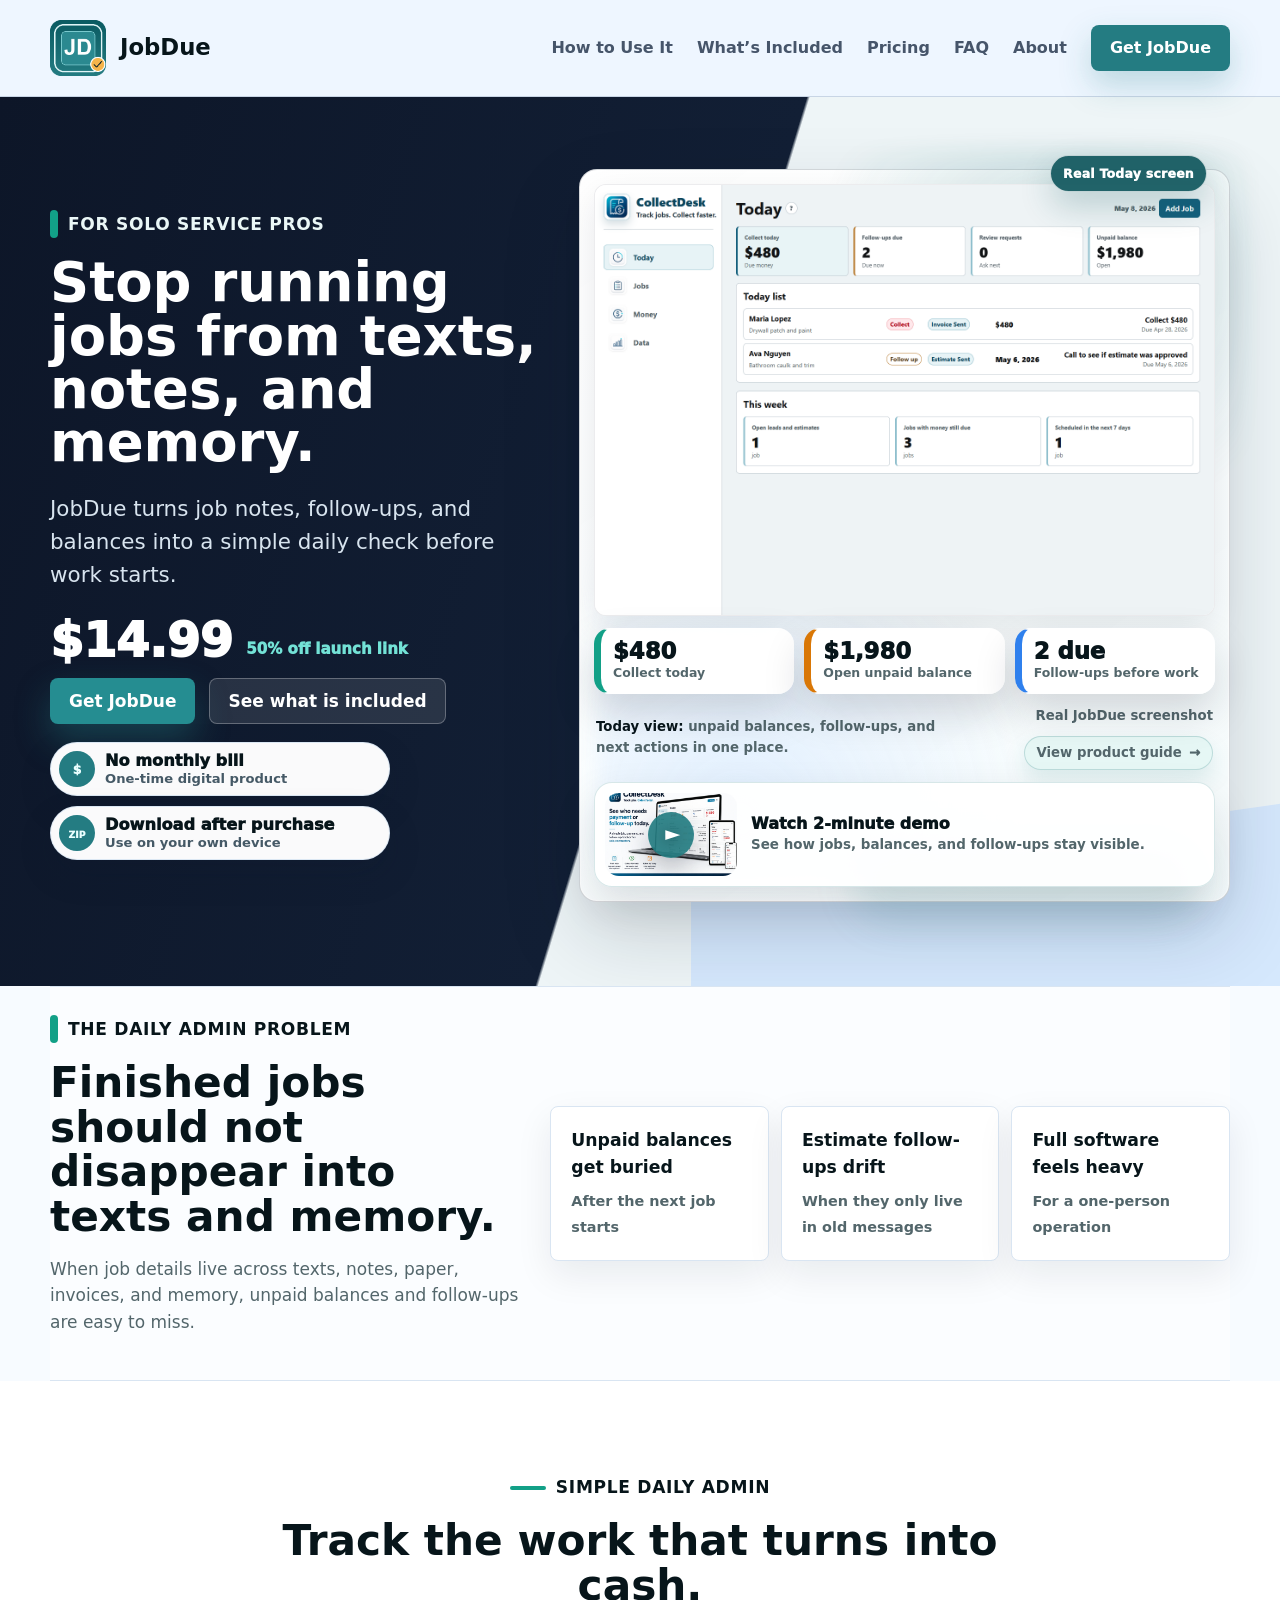
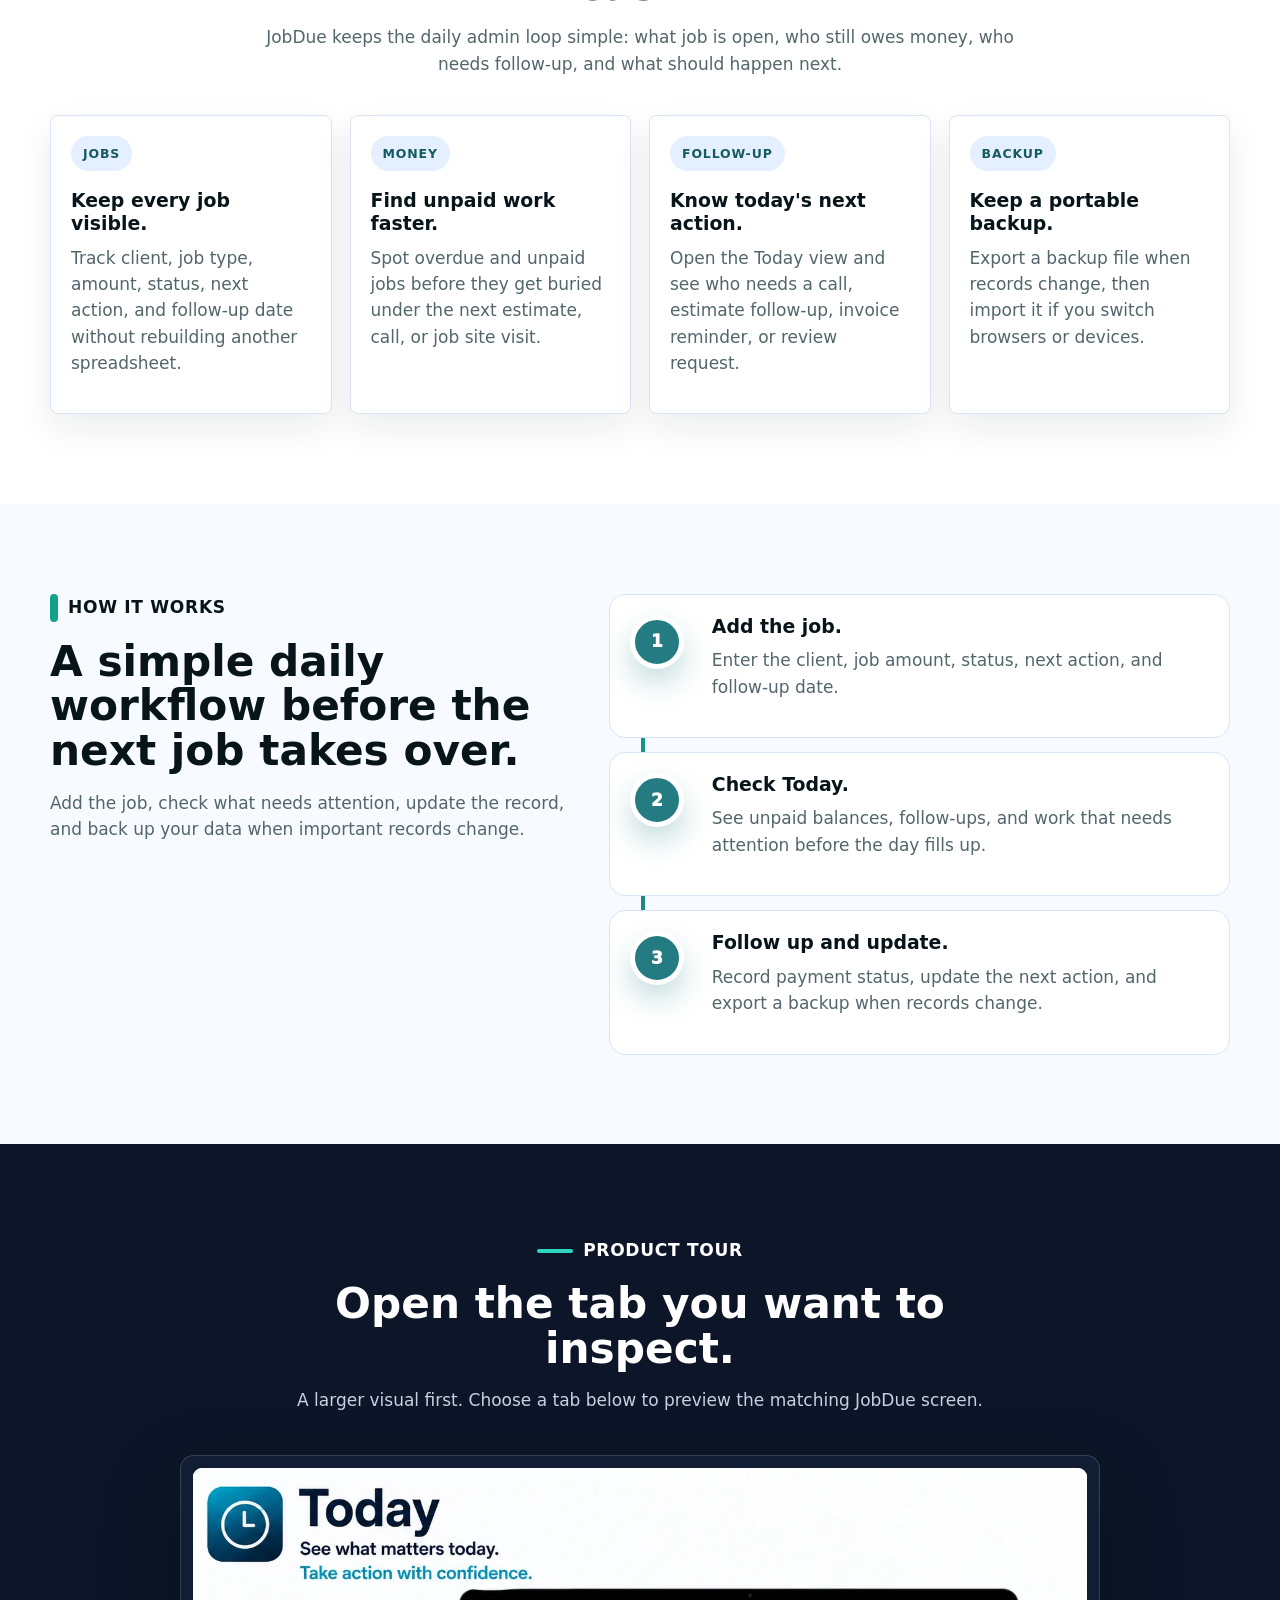
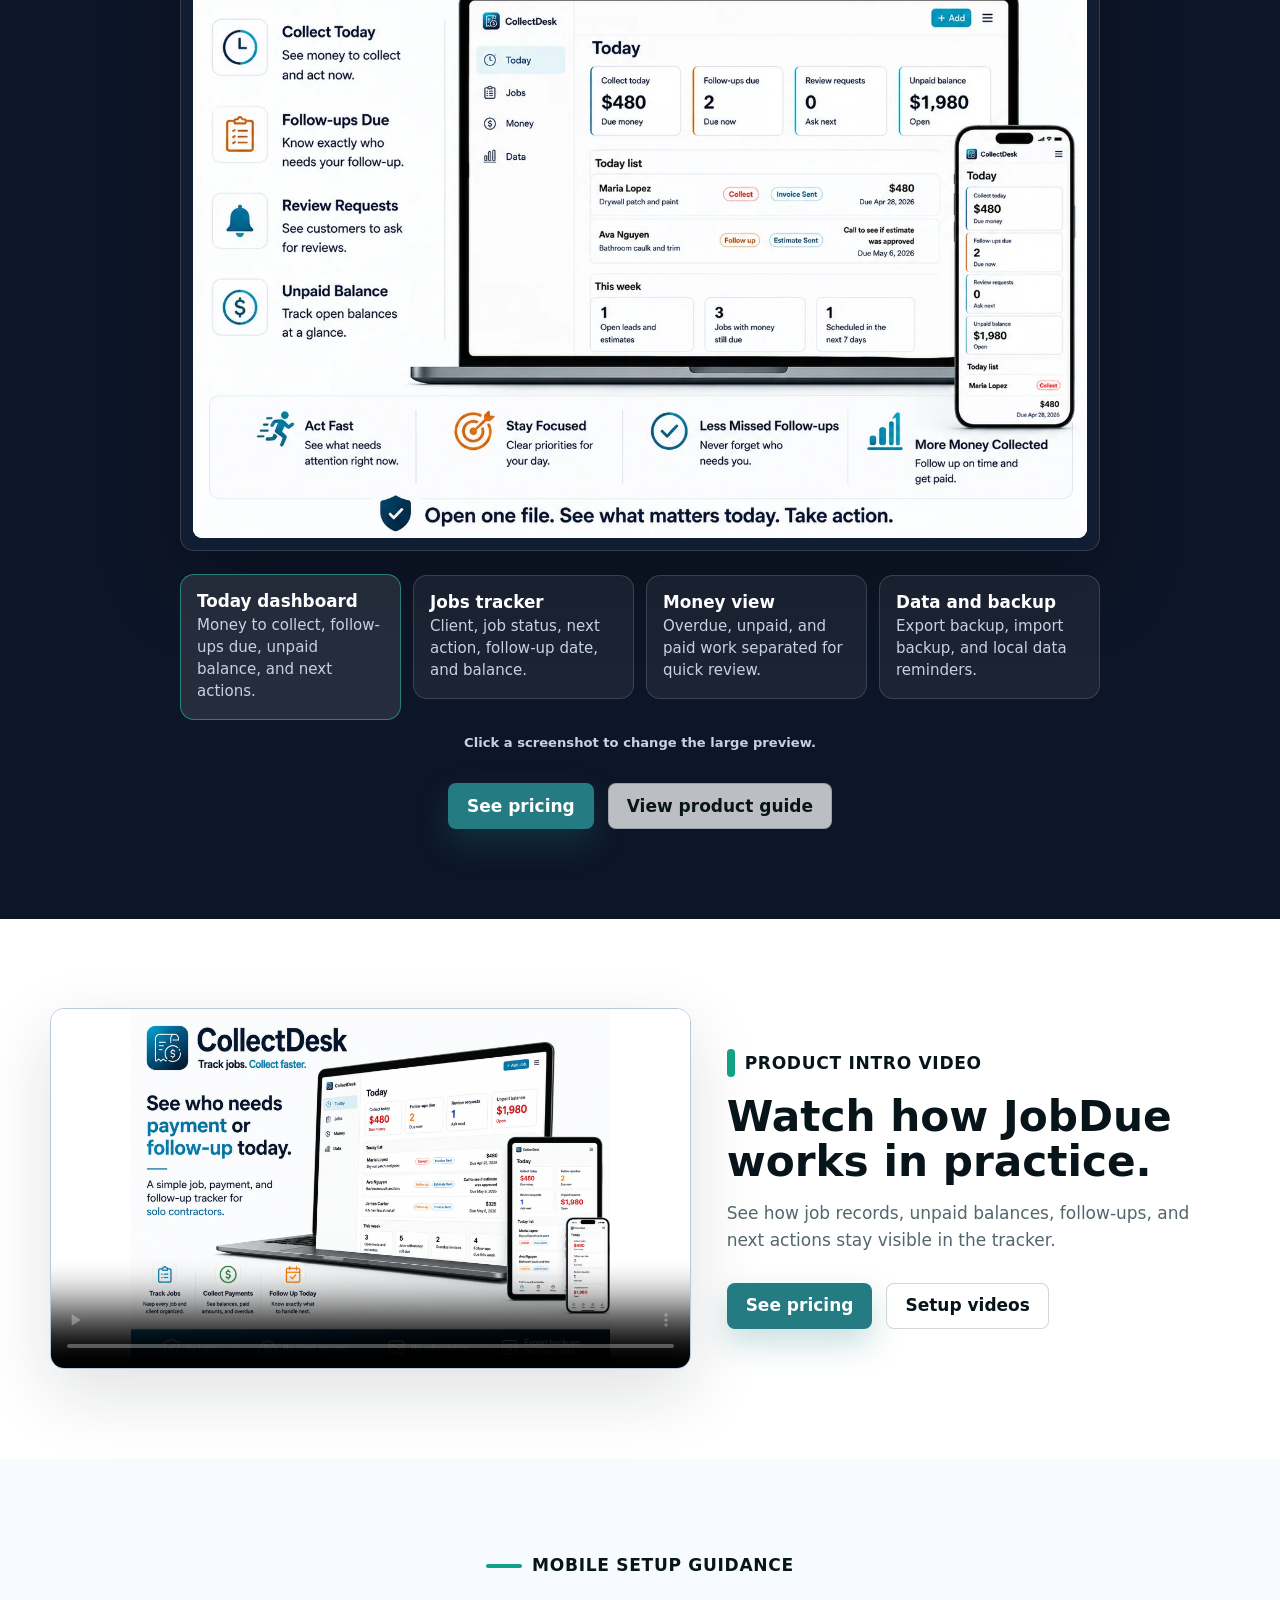
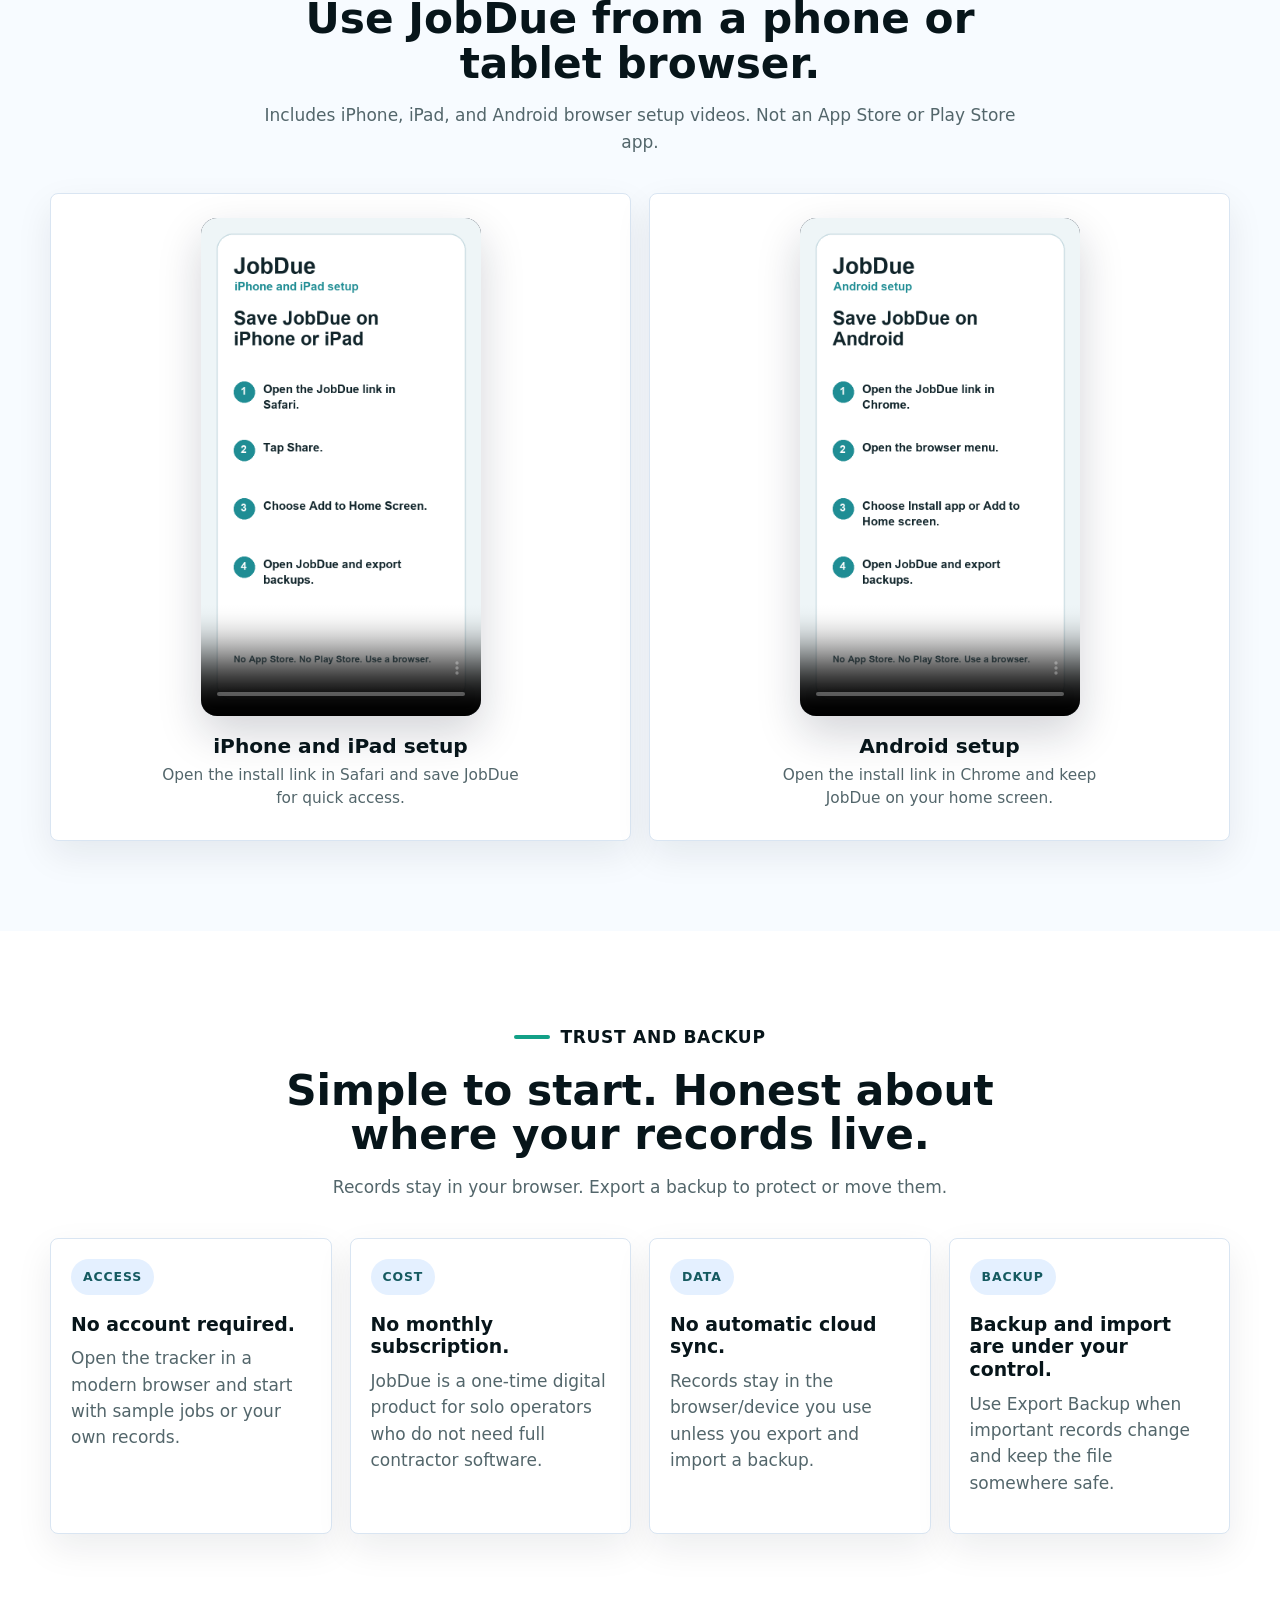
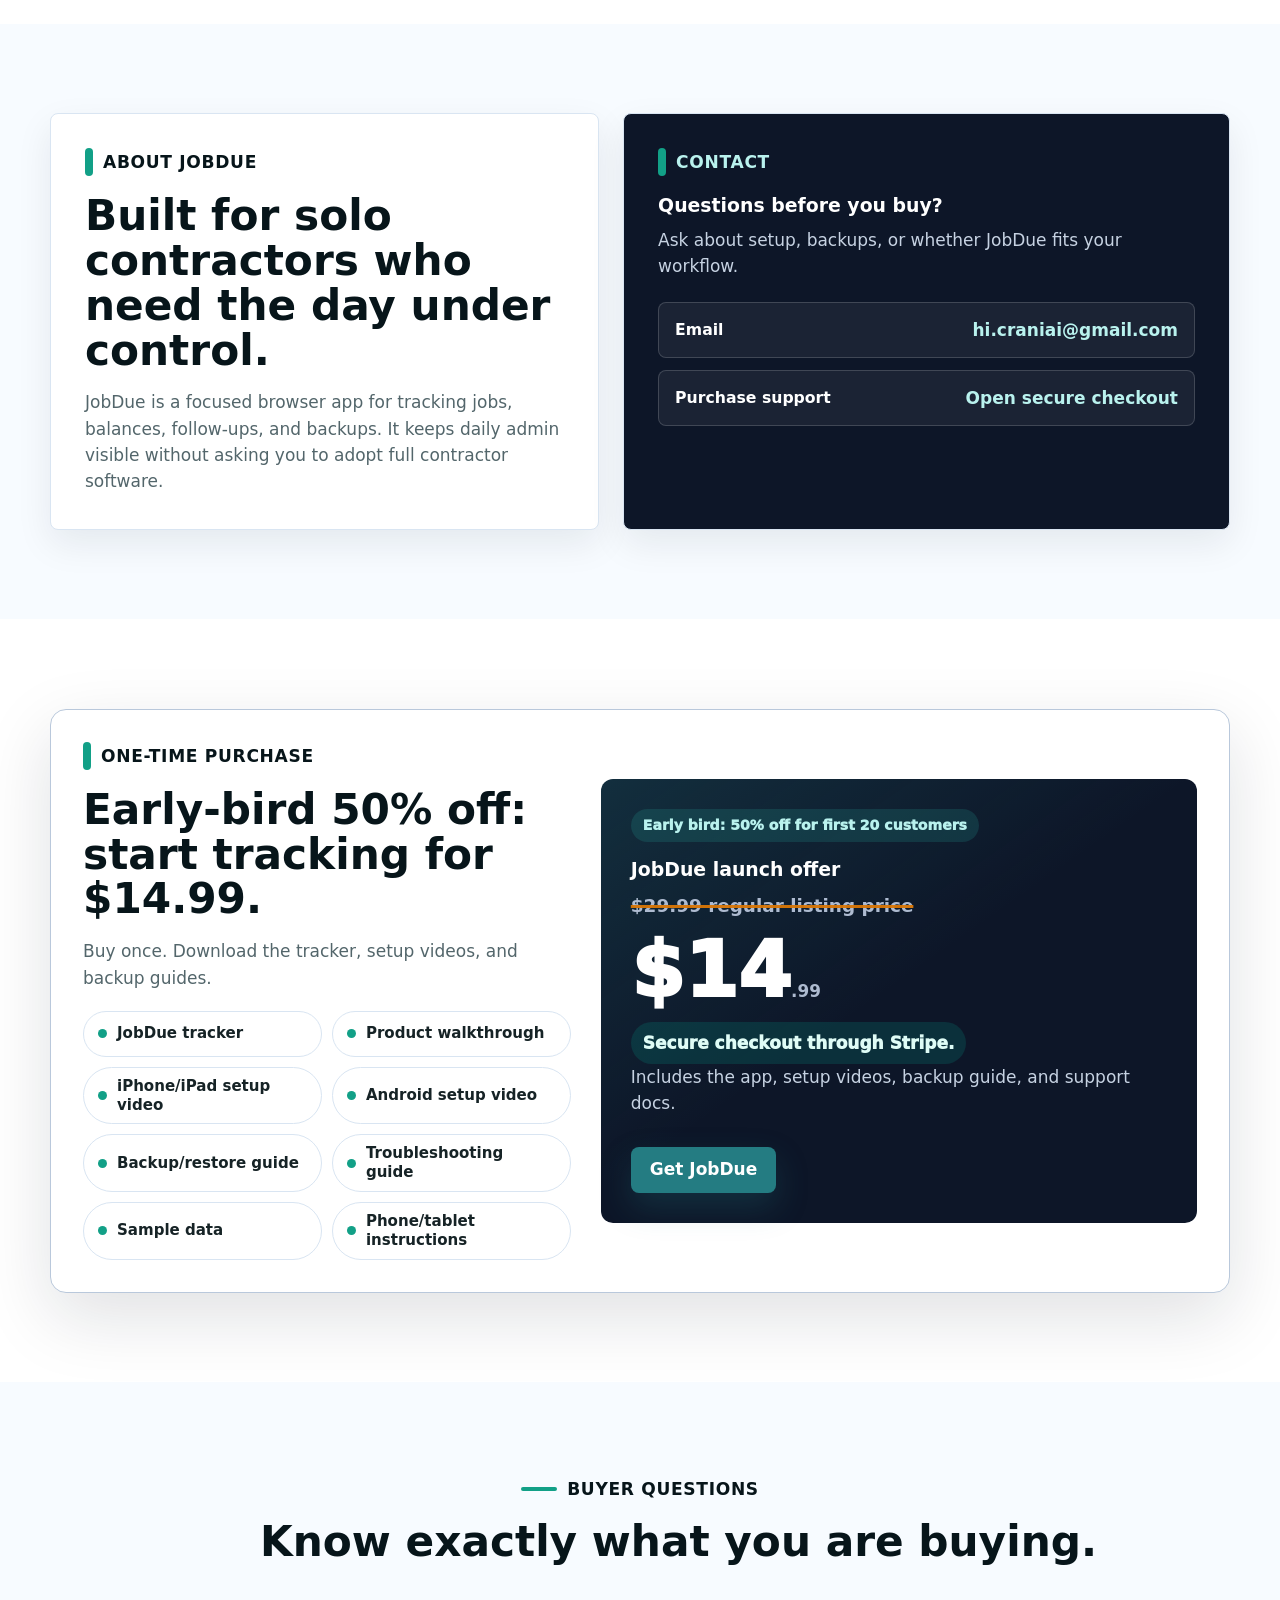
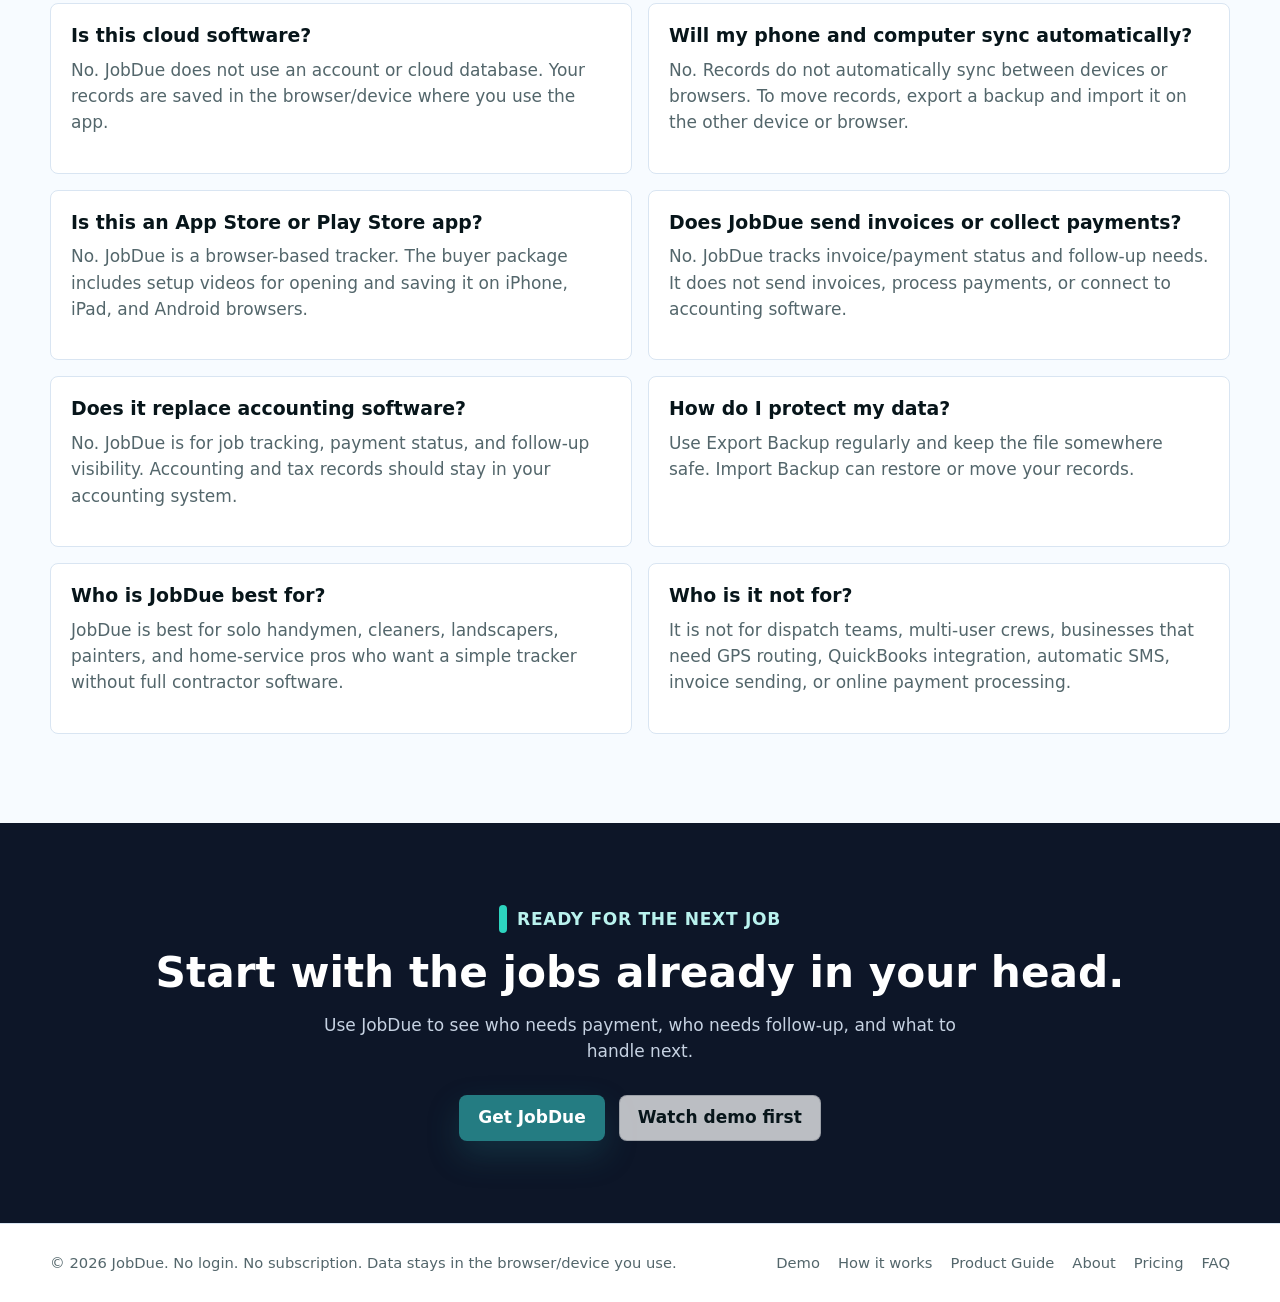
==== commit 4091b584: "Add Stripe checkout for JobDue" ====
--- a/03-landing/index.html
+++ b/03-landing/index.html
@@ -52,7 +52,7 @@
       "@type": "Offer",
       "price": "14.99",
       "priceCurrency": "USD",
-      "url": "https://gumroad.com/l/jobdue-launch-placeholder",
+      "url": "https://buy.stripe.com/fZu3cu6WQebzeRxasv4c800",
       "availability": "https://schema.org/InStock"
     }
   }
@@ -1690,7 +1690,7 @@
         <a href="#pricing">Pricing</a>
         <a href="#faq">FAQ</a>
         <a href="#about">About</a>
-        <a class="button button-primary" href="https://gumroad.com/l/jobdue-launch-placeholder">Get JobDue</a>
+        <a class="button button-primary" href="https://buy.stripe.com/fZu3cu6WQebzeRxasv4c800">Get JobDue</a>
       </nav>
     </div>
   </header>
@@ -1708,7 +1708,7 @@
               <strong>50% off launch link</strong>
             </div>
             <div class="hero-actions">
-              <a class="button button-primary" href="https://gumroad.com/l/jobdue-launch-placeholder">Get JobDue</a>
+              <a class="button button-primary" href="https://buy.stripe.com/fZu3cu6WQebzeRxasv4c800">Get JobDue</a>
               <a class="button button-secondary" href="#pricing">See what is included</a>
             </div>
             <div class="hero-offer-chips">
@@ -2008,7 +2008,7 @@
             </div>
             <div class="contact-option">
               <strong>Purchase support</strong>
-              <a href="https://gumroad.com/l/jobdue-launch-placeholder">Open Gumroad</a>
+              <a href="https://buy.stripe.com/fZu3cu6WQebzeRxasv4c800">Open secure checkout</a>
             </div>
           </div>
         </div>
@@ -2037,10 +2037,10 @@
           <h3>JobDue launch offer</h3>
           <div class="regular-price">$29.99 regular listing price</div>
           <div class="price">$14<small>.99</small></div>
-          <div class="price-promo">Through the Gumroad promotion link.</div>
+          <div class="price-promo">Secure checkout through Stripe.</div>
           <p>Includes the app, setup videos, backup guide, and support docs.</p>
           <div class="hero-actions">
-            <a class="button button-primary" href="https://gumroad.com/l/jobdue-launch-placeholder">Get JobDue</a>
+            <a class="button button-primary" href="https://buy.stripe.com/fZu3cu6WQebzeRxasv4c800">Get JobDue</a>
           </div>
         </aside>
       </div>
@@ -2095,7 +2095,7 @@
         <h2 id="final-title">Start with the jobs already in your head.</h2>
         <p>Use JobDue to see who needs payment, who needs follow-up, and what to handle next.</p>
         <div class="hero-actions">
-          <a class="button button-primary" href="https://gumroad.com/l/jobdue-launch-placeholder">Get JobDue</a>
+          <a class="button button-primary" href="https://buy.stripe.com/fZu3cu6WQebzeRxasv4c800">Get JobDue</a>
           <a class="button button-secondary" href="#video">Watch demo first</a>
         </div>
       </div>
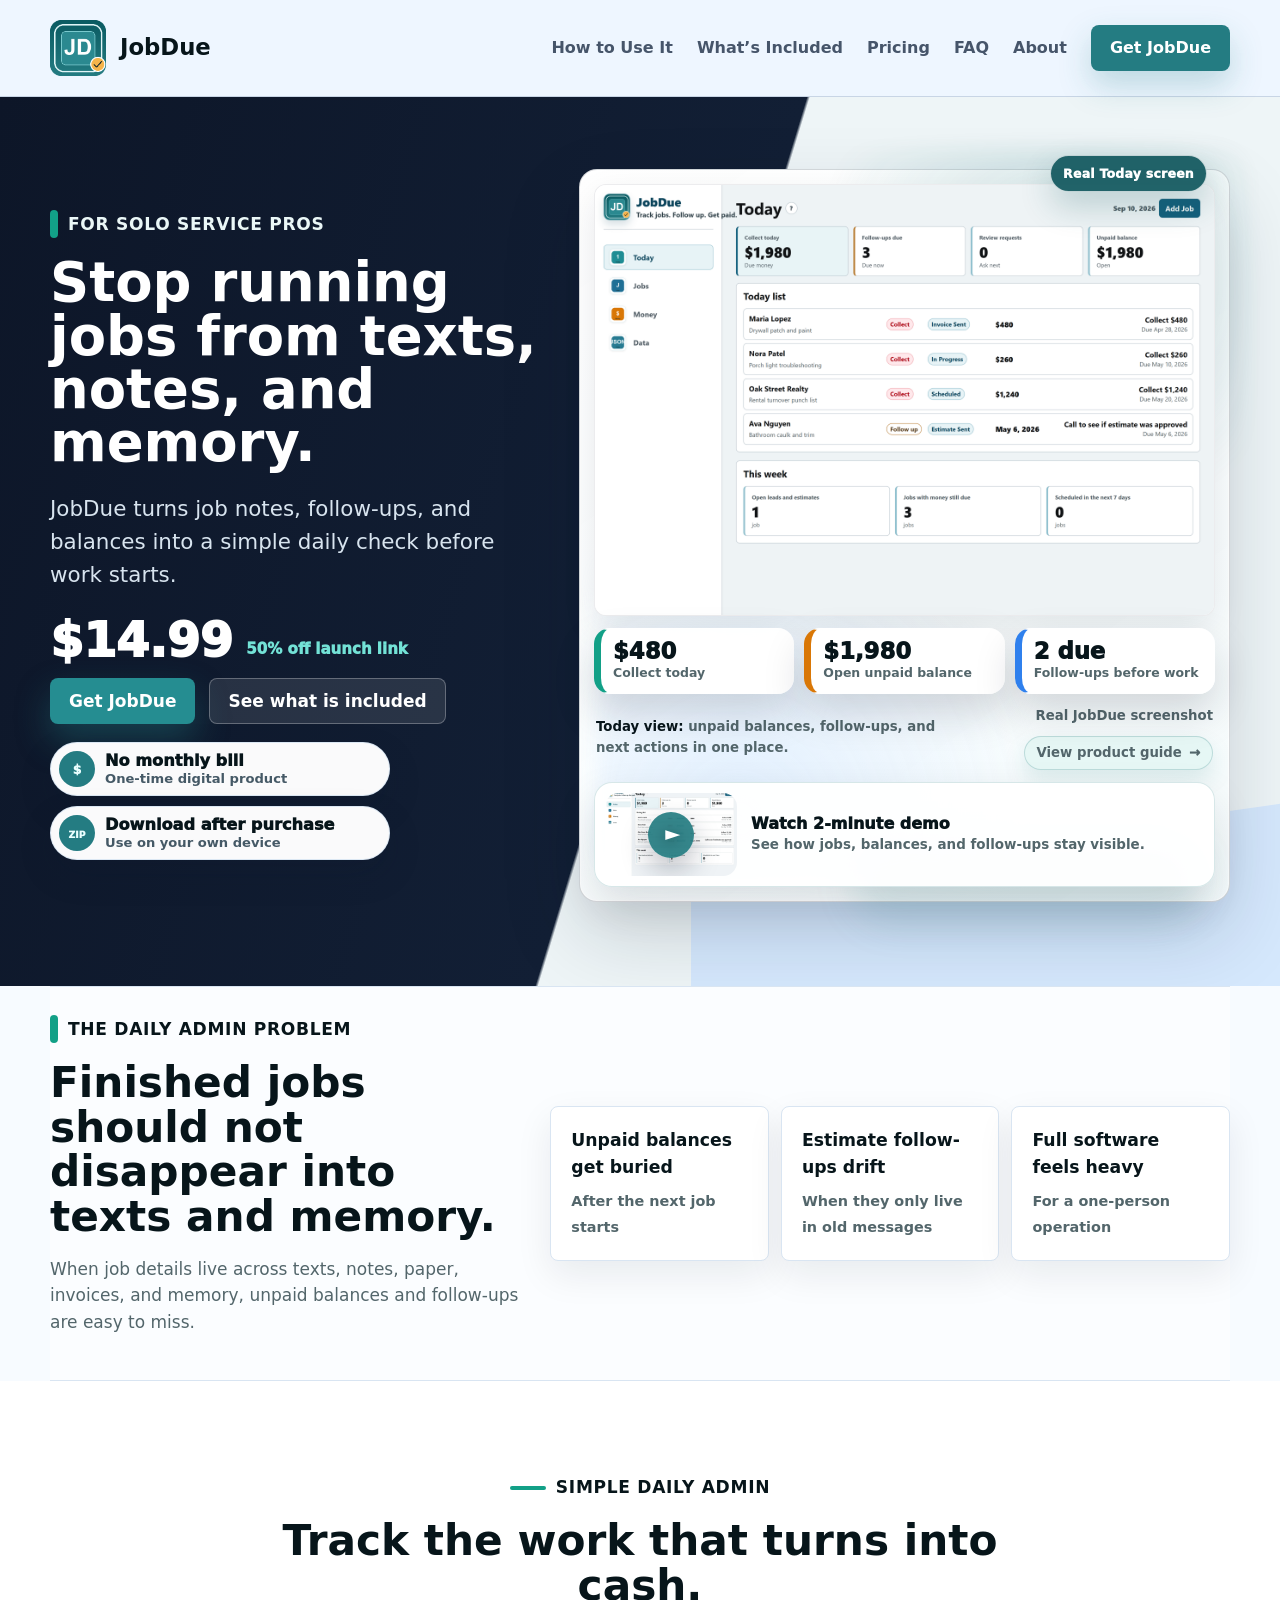
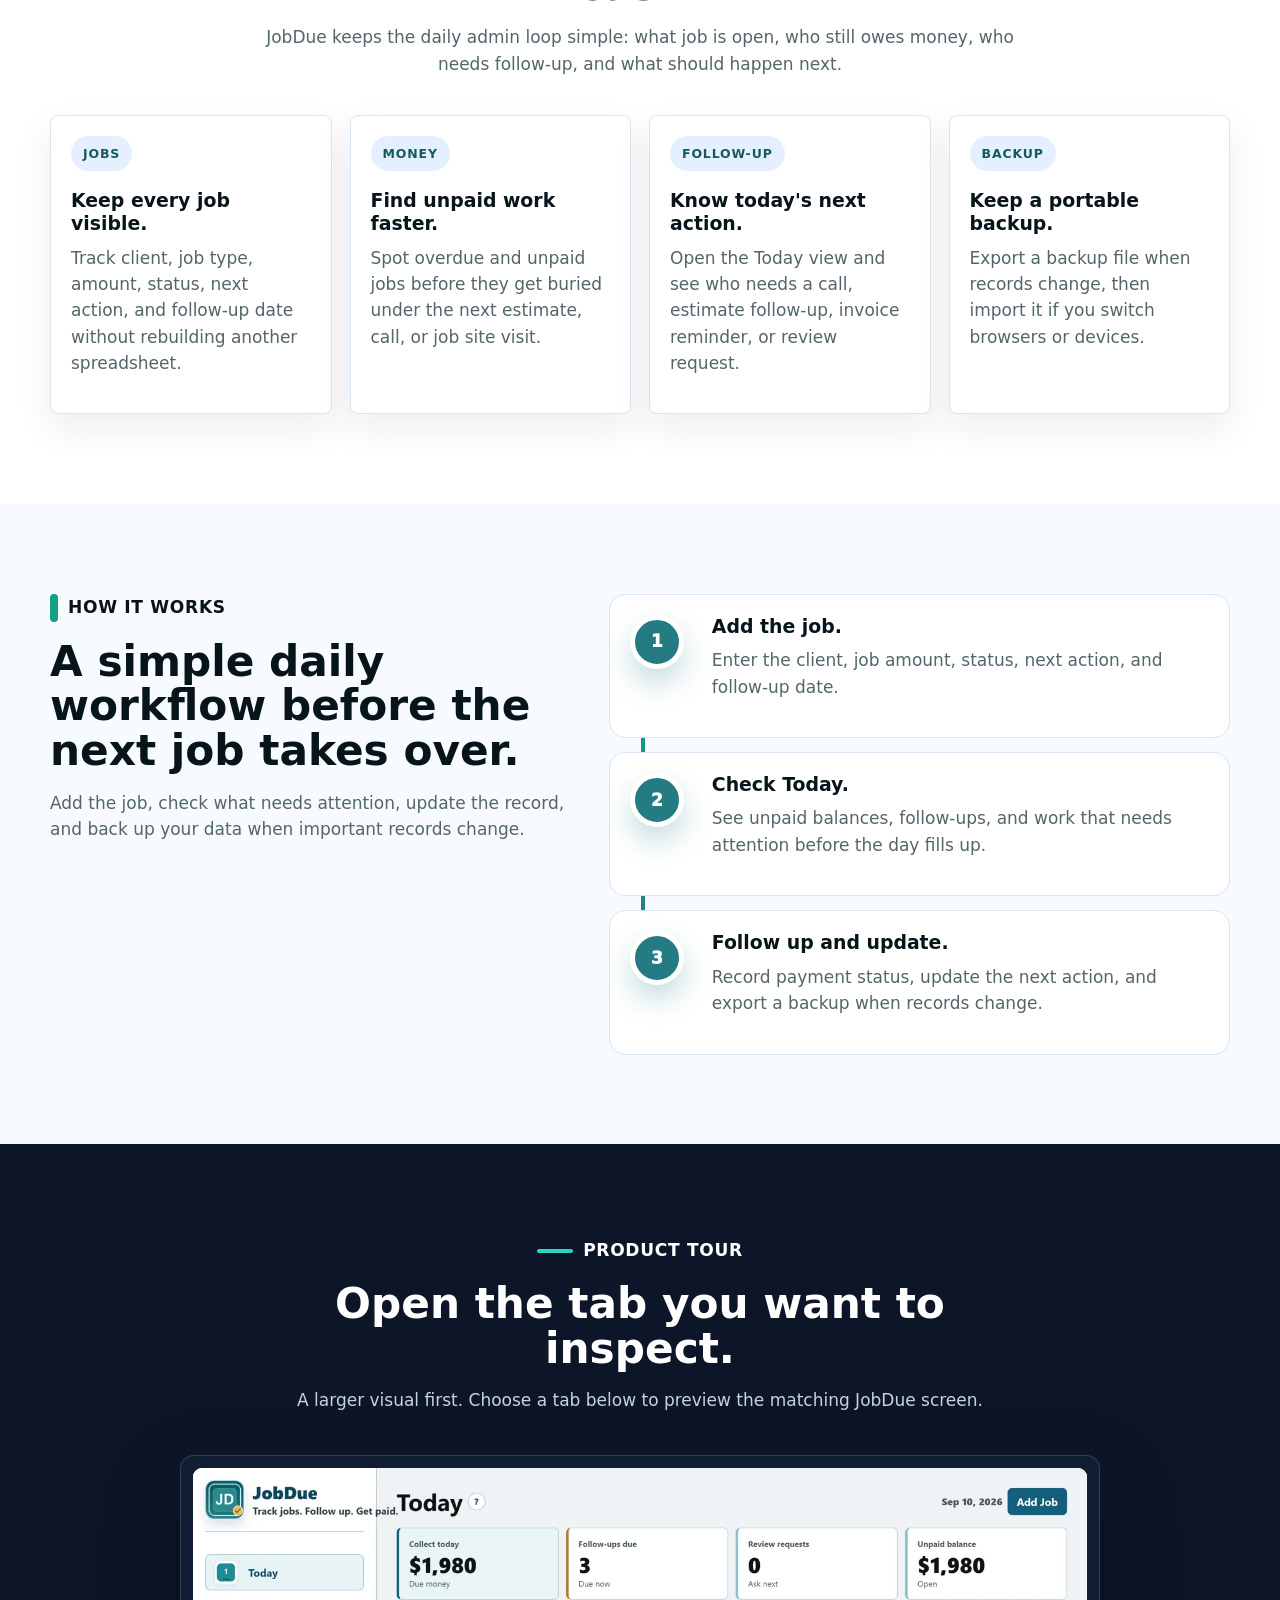
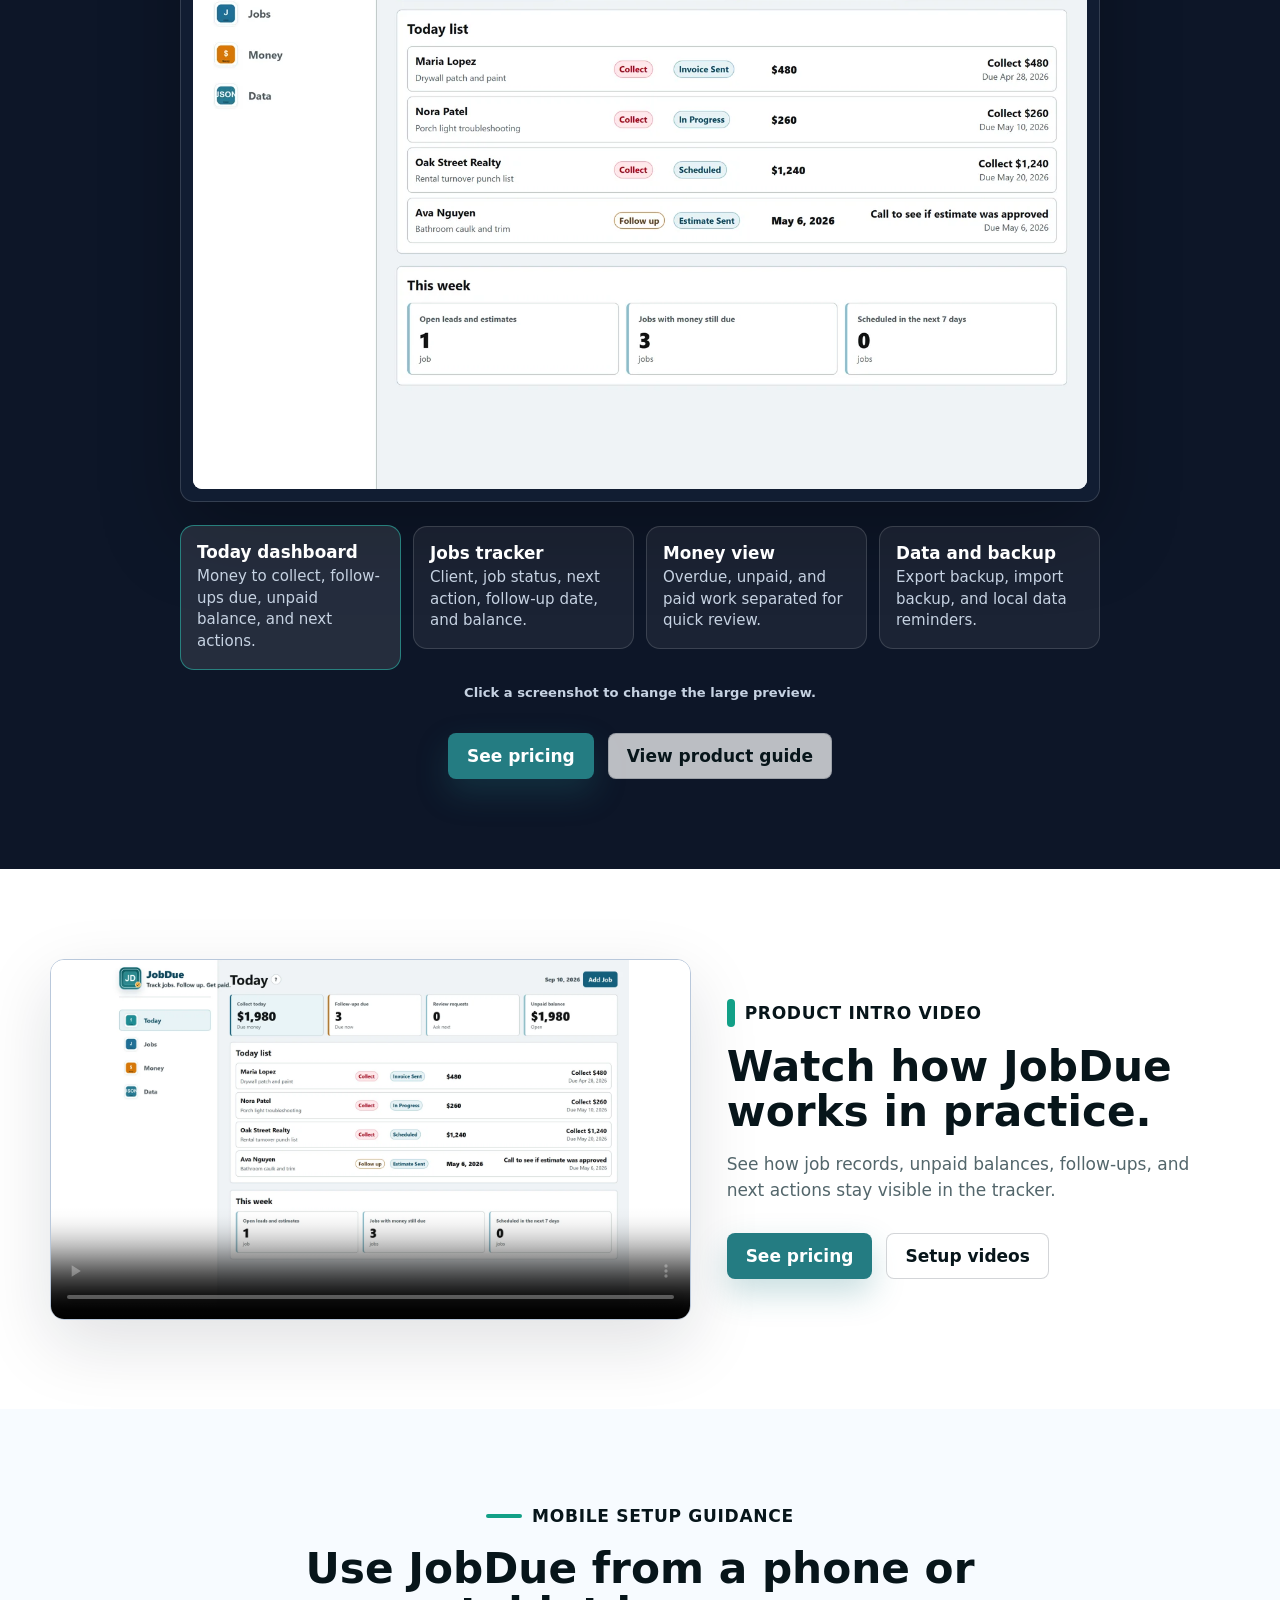
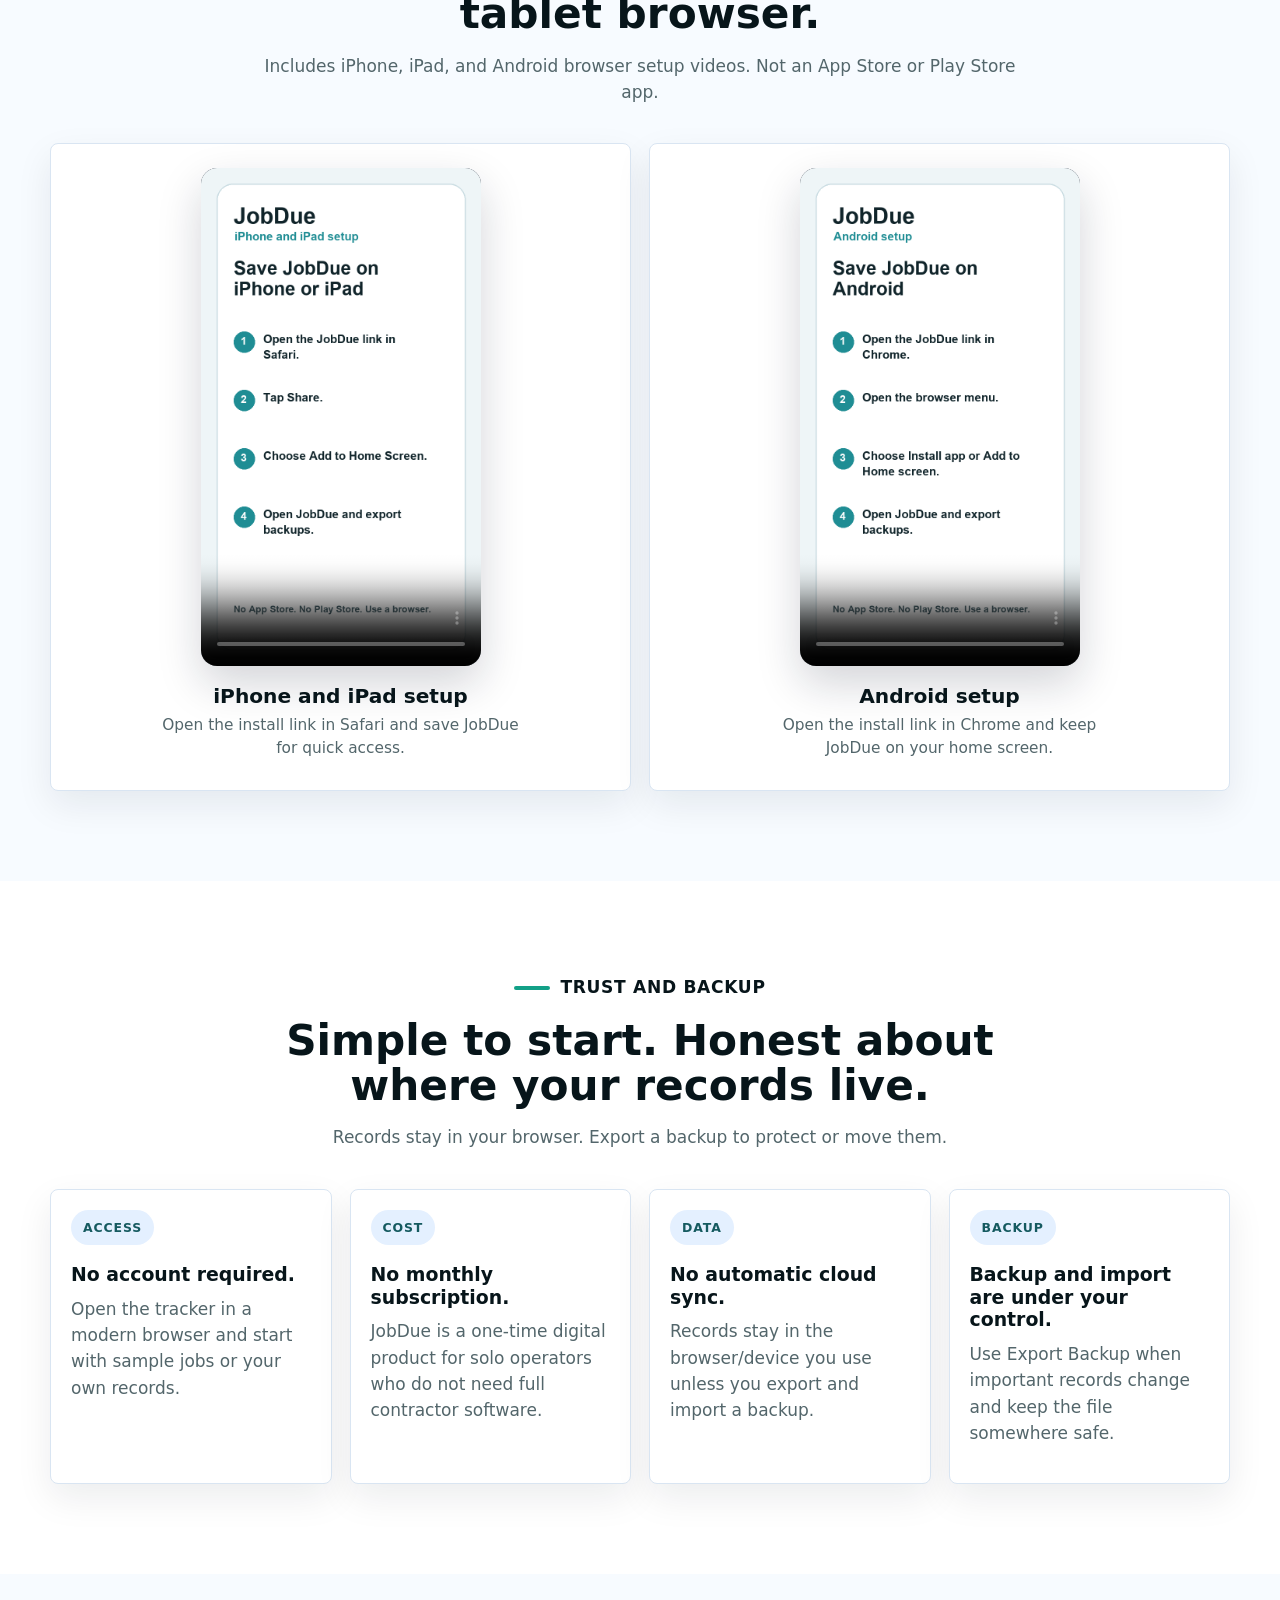
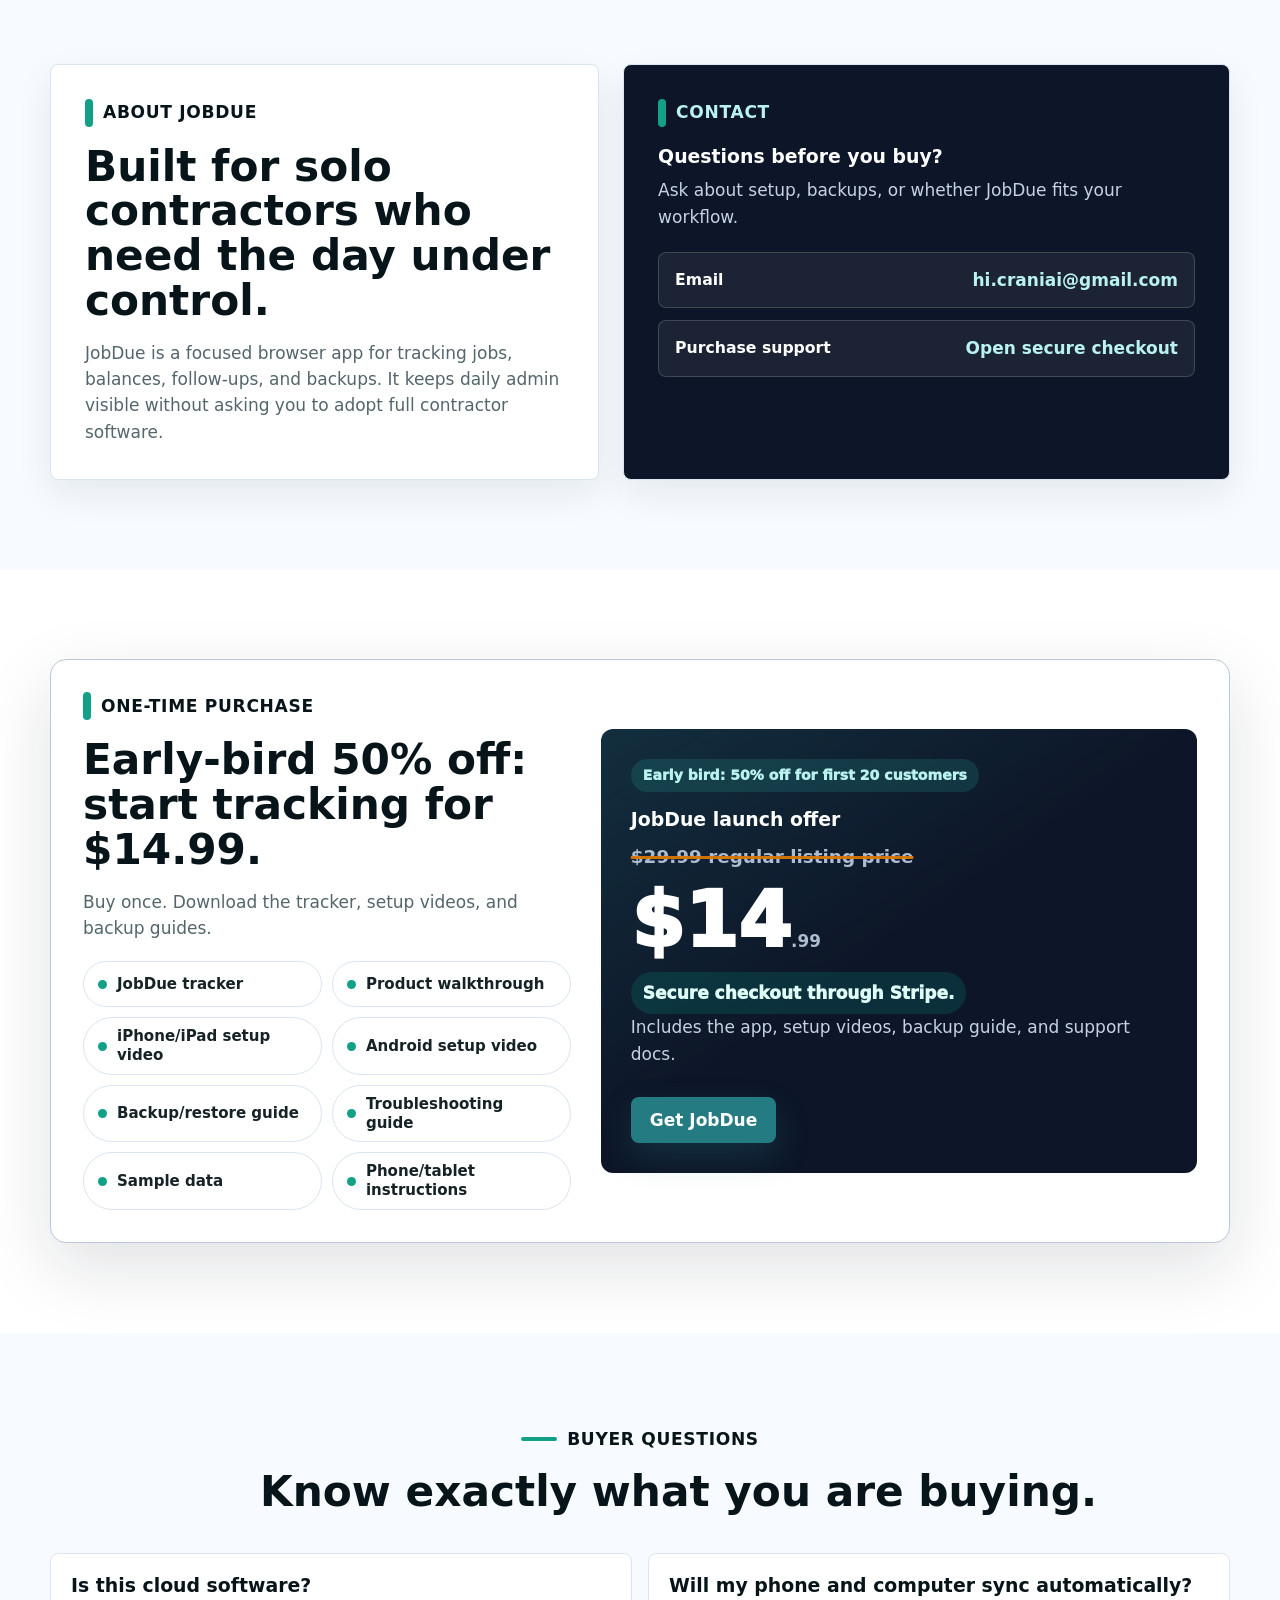
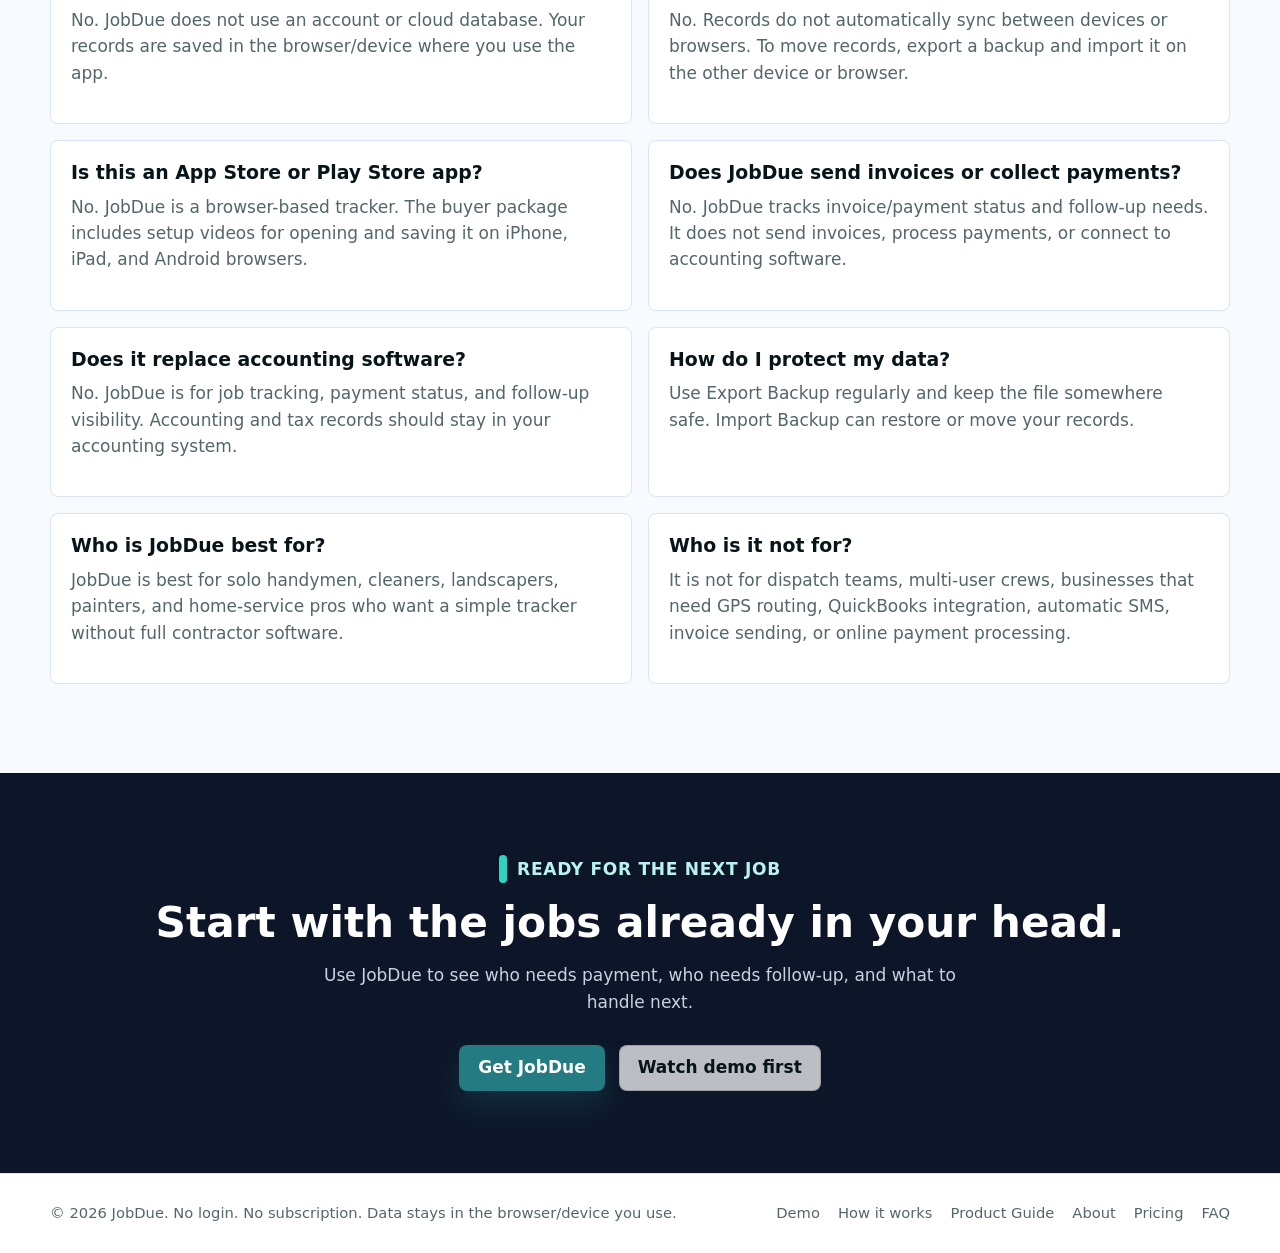
==== commit aa56e058: "fix: refresh JobDue launch media and SEO" ====
--- a/03-landing/index.html
+++ b/03-landing/index.html
@@ -7,14 +7,14 @@
   <meta name="description" content="JobDue helps solo contractors track jobs, follow-ups, unpaid balances, and payments without logins, spreadsheets, or monthly software fees.">
   <meta name="robots" content="index, follow">
   <meta name="theme-color" content="#eef6ff">
-  <link rel="canonical" href="https://app.hi-craniai.workers.dev/">
+  <link rel="canonical" href="https://www.craniai.com/">
   <link rel="icon" href="assets/jobdue-icon-192.png" type="image/png">
   <link rel="apple-touch-icon" href="assets/jobdue-apple-touch-icon.png">
   <meta property="og:type" content="website">
-  <meta property="og:url" content="https://app.hi-craniai.workers.dev/">
+  <meta property="og:url" content="https://www.craniai.com/">
   <meta property="og:title" content="JobDue - Offline Job & Payment Tracker for Contractors">
   <meta property="og:description" content="Track jobs, unpaid balances, follow-ups, and payments without logins or monthly software fees.">
-  <meta property="og:image" content="https://app.hi-craniai.workers.dev/assets/jobdue-og-image.jpg">
+  <meta property="og:image" content="https://www.craniai.com/assets/jobdue-og-image.jpg">
   <meta property="og:image:alt" content="JobDue offline job and payment tracker preview with Today dashboard.">
   <meta property="og:image:width" content="1200">
   <meta property="og:image:height" content="630">
@@ -22,7 +22,7 @@
   <meta name="twitter:card" content="summary_large_image">
   <meta name="twitter:title" content="JobDue - Offline Job & Payment Tracker for Contractors">
   <meta name="twitter:description" content="Track jobs, unpaid balances, follow-ups, and payments without logins or monthly software fees.">
-  <meta name="twitter:image" content="https://app.hi-craniai.workers.dev/assets/jobdue-og-image.jpg">
+  <meta name="twitter:image" content="https://www.craniai.com/assets/jobdue-og-image.jpg">
   <meta name="twitter:image:alt" content="JobDue offline job and payment tracker preview with Today dashboard.">
   <!-- Google tag (gtag.js) -->
   <script async src="https://www.googletagmanager.com/gtag/js?id=G-VPRKXVD7DZ"></script>
@@ -38,15 +38,15 @@
     "@context": "https://schema.org",
     "@type": "SoftwareApplication",
     "name": "JobDue",
-    "url": "https://app.hi-craniai.workers.dev/",
-    "image": "https://app.hi-craniai.workers.dev/assets/jobdue-og-image.jpg",
+    "url": "https://www.craniai.com/",
+    "image": "https://www.craniai.com/assets/jobdue-og-image.jpg",
     "applicationCategory": "BusinessApplication",
     "operatingSystem": "Web browser",
     "description": "Job, payment, and follow-up tracker for solo contractors and home-service pros.",
     "publisher": {
       "@type": "Organization",
       "name": "CraniaI",
-      "url": "https://app.hi-craniai.workers.dev/"
+      "url": "https://www.craniai.com/"
     },
     "offers": {
       "@type": "Offer",
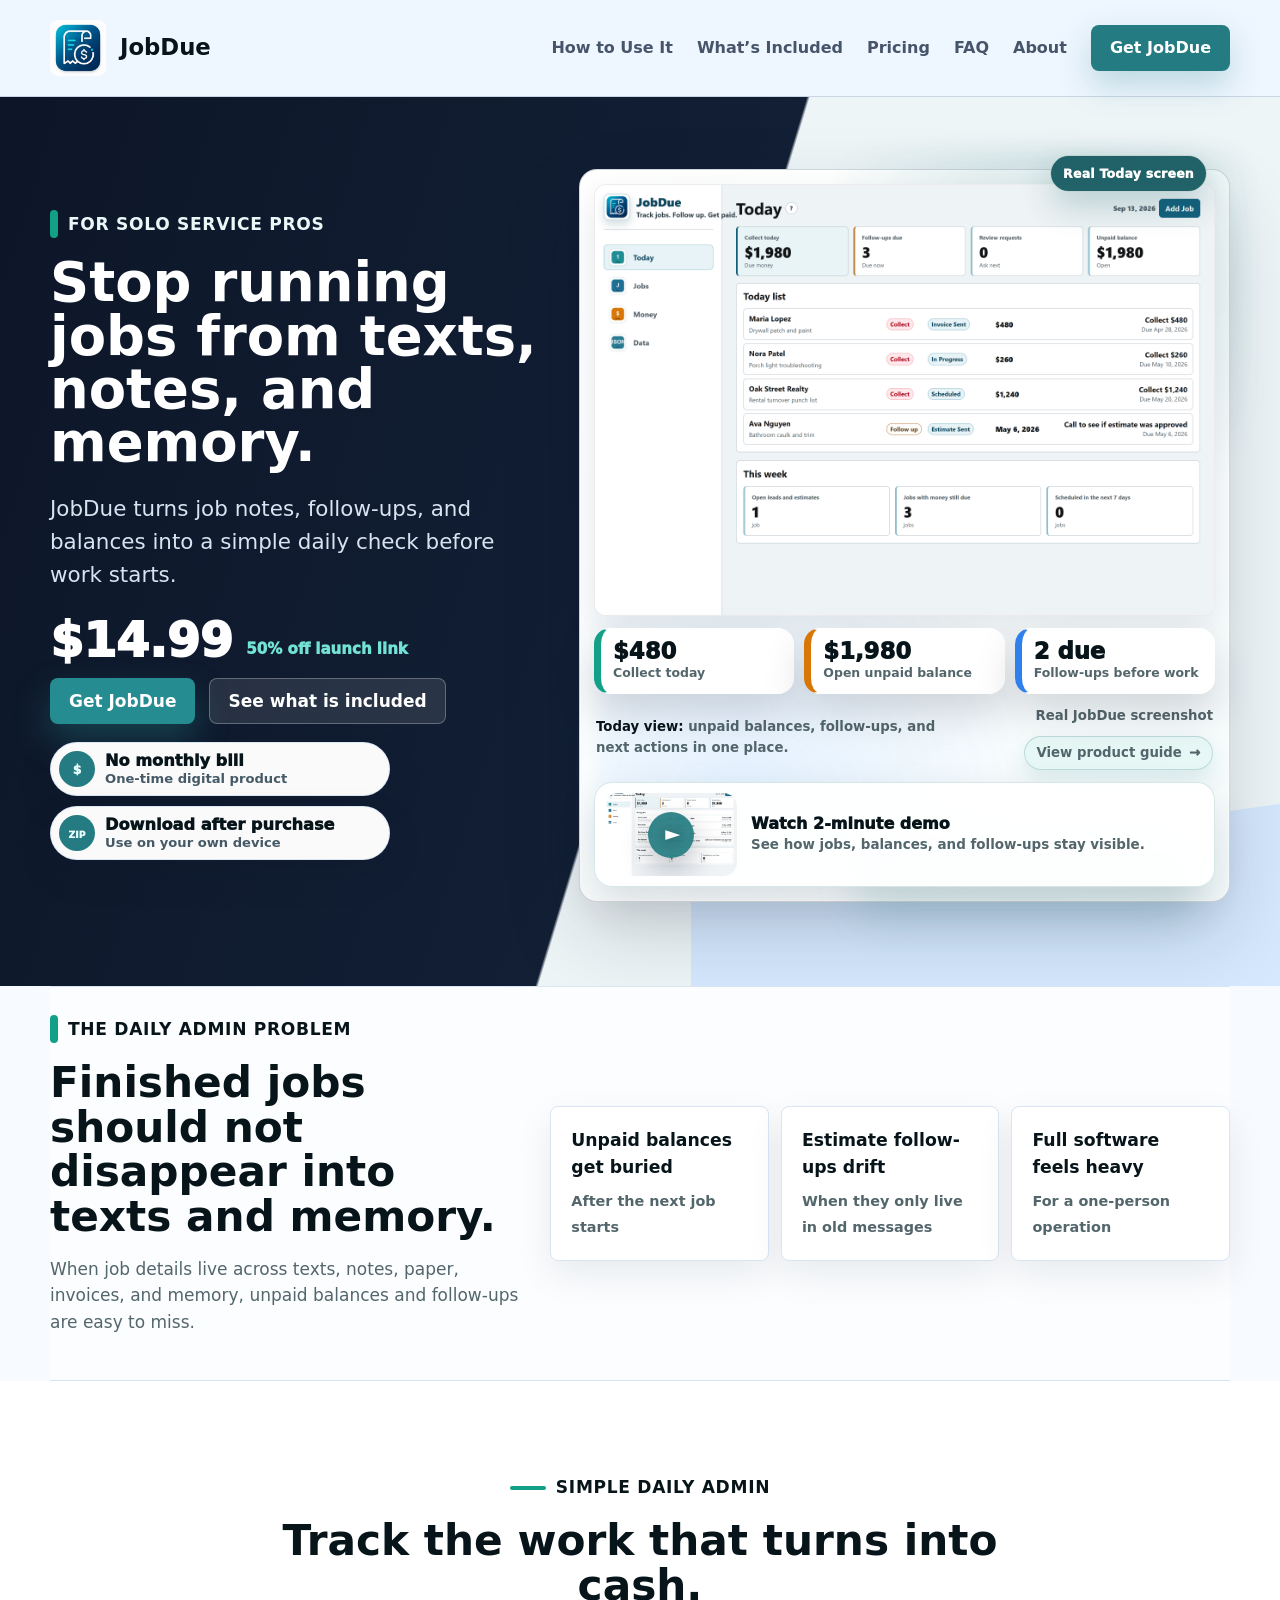
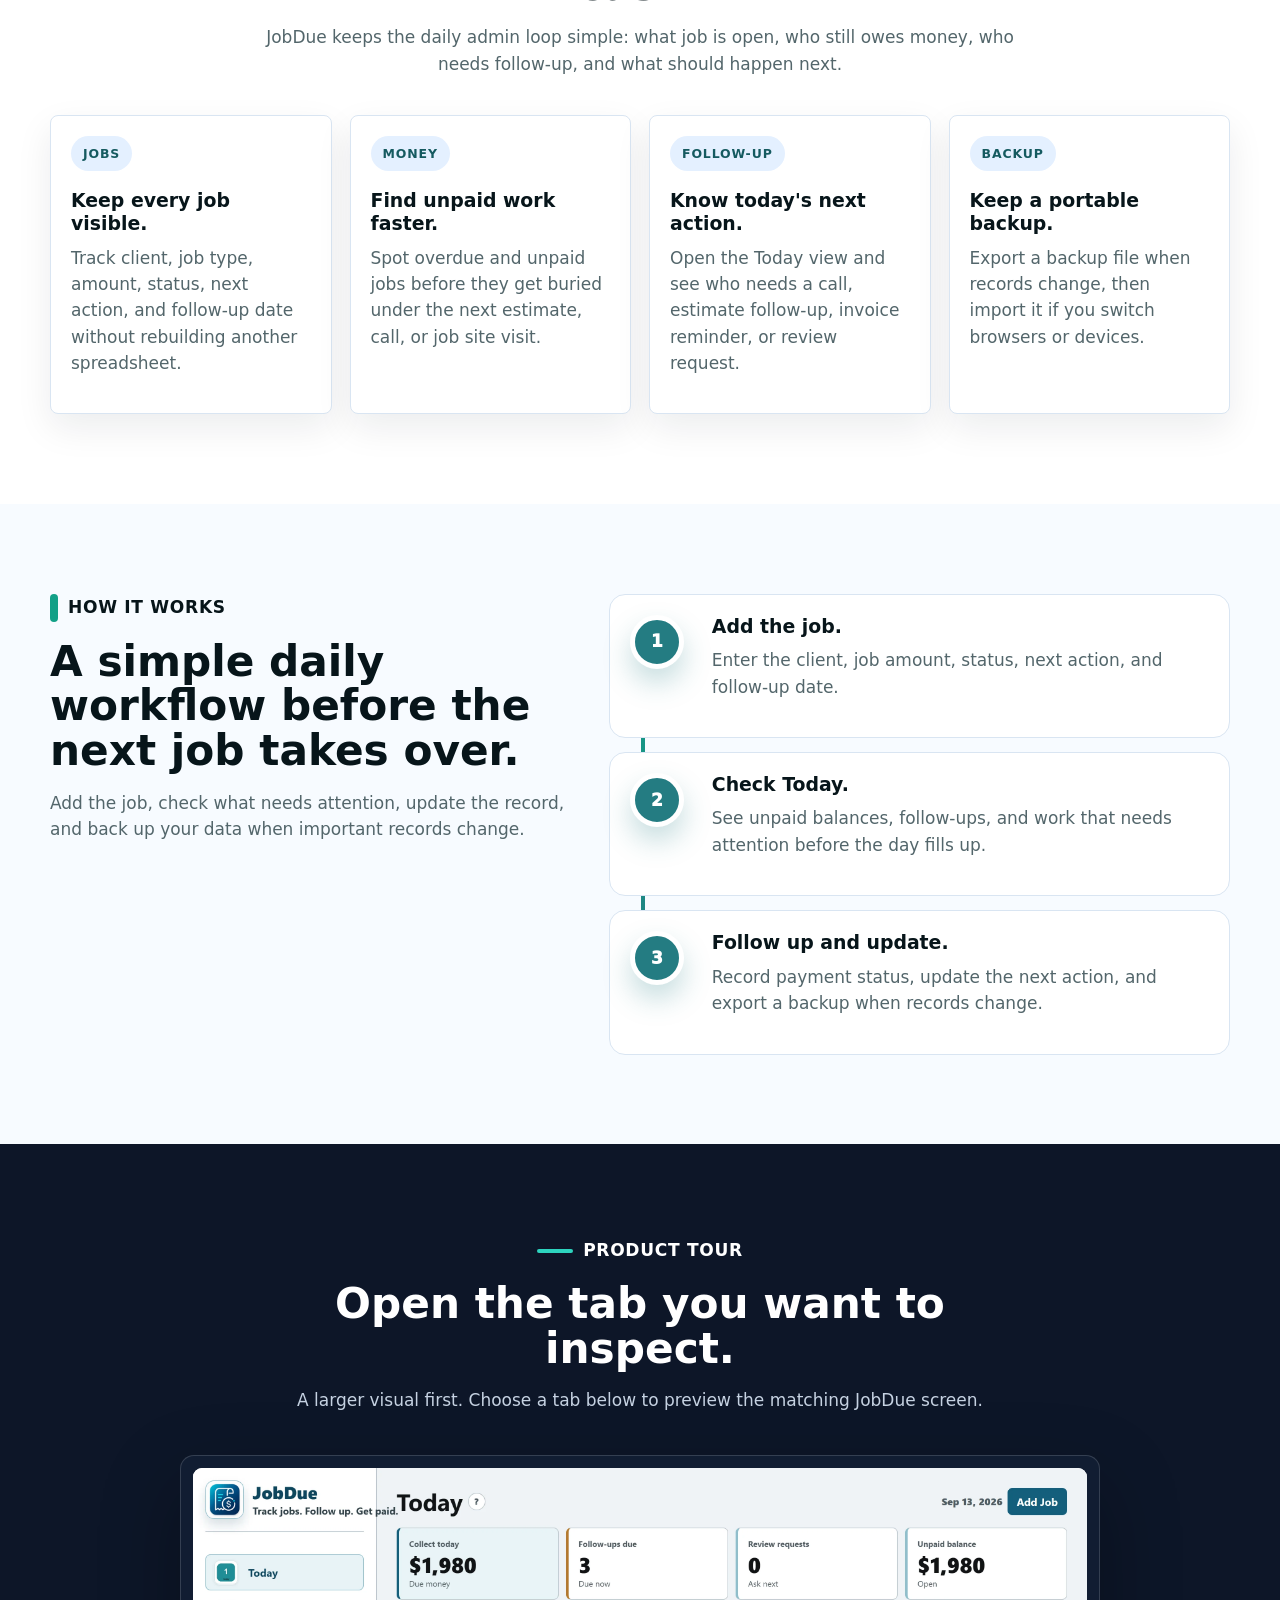
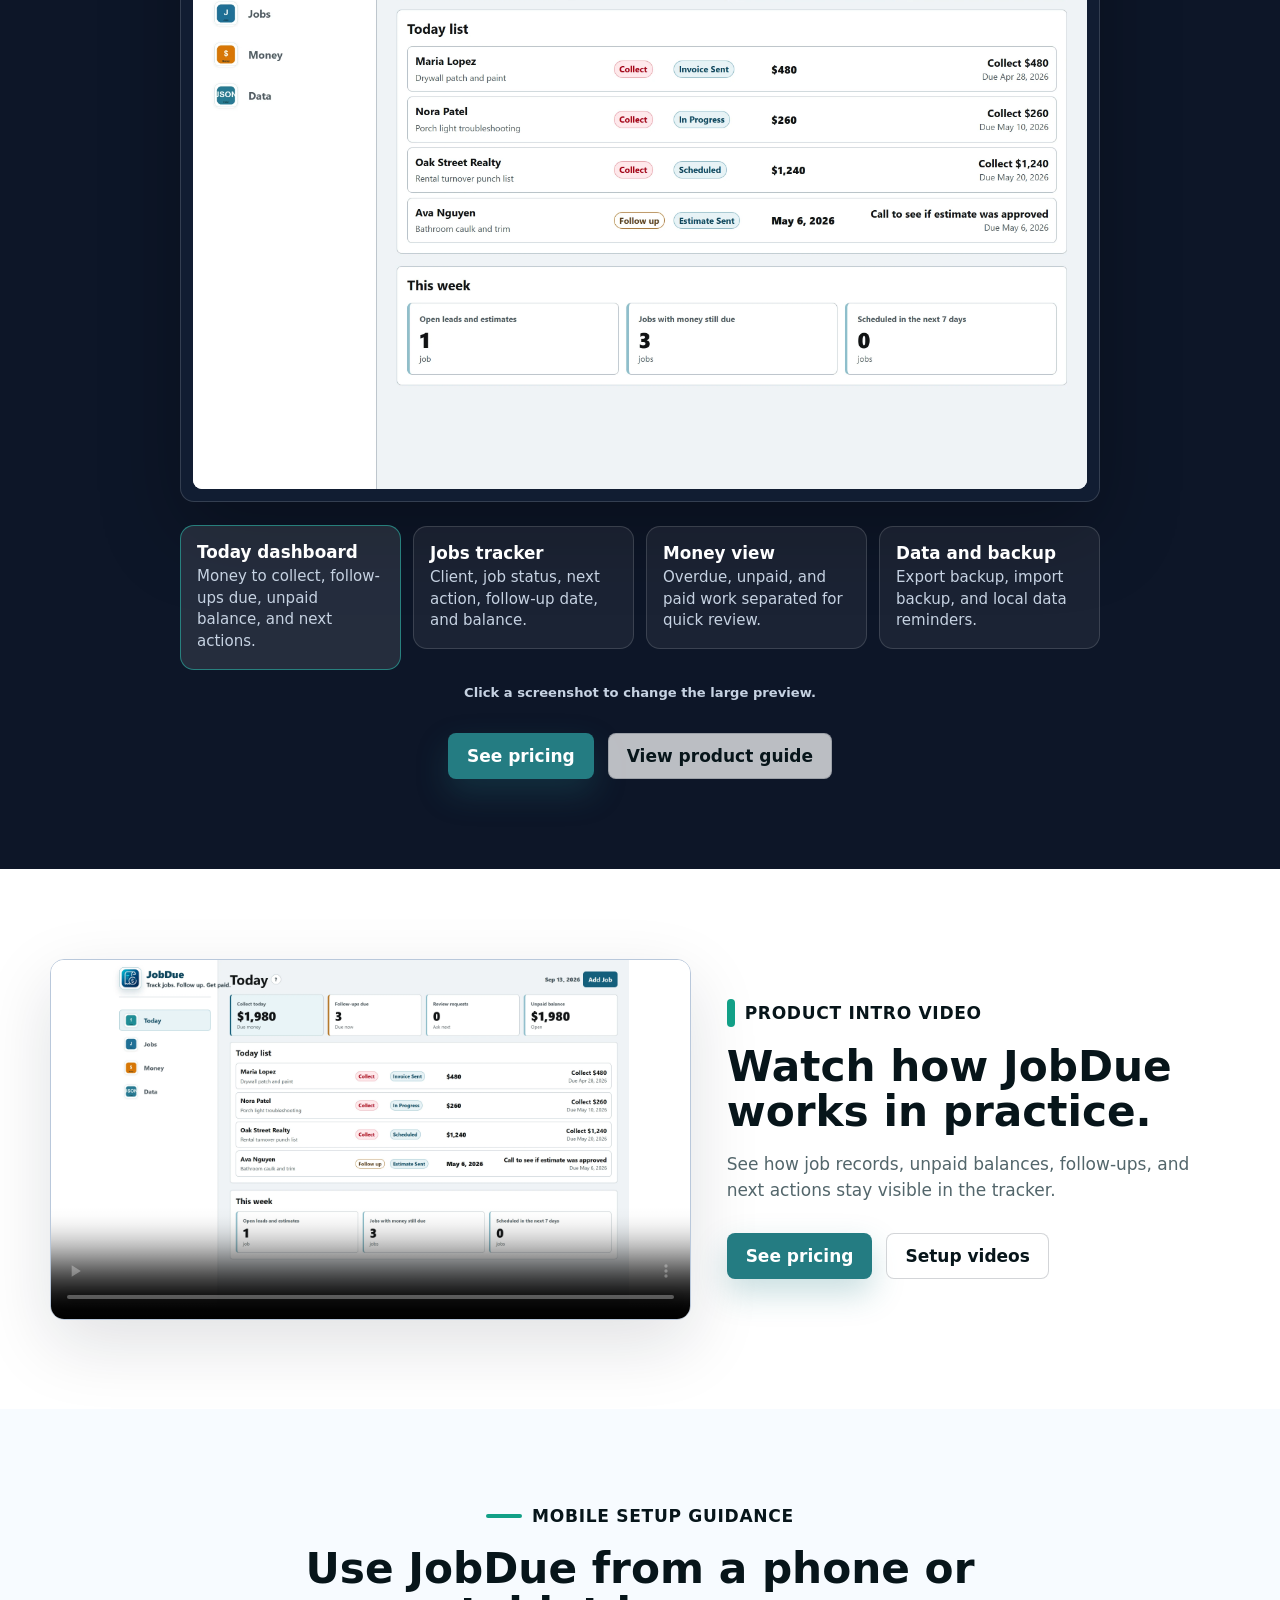
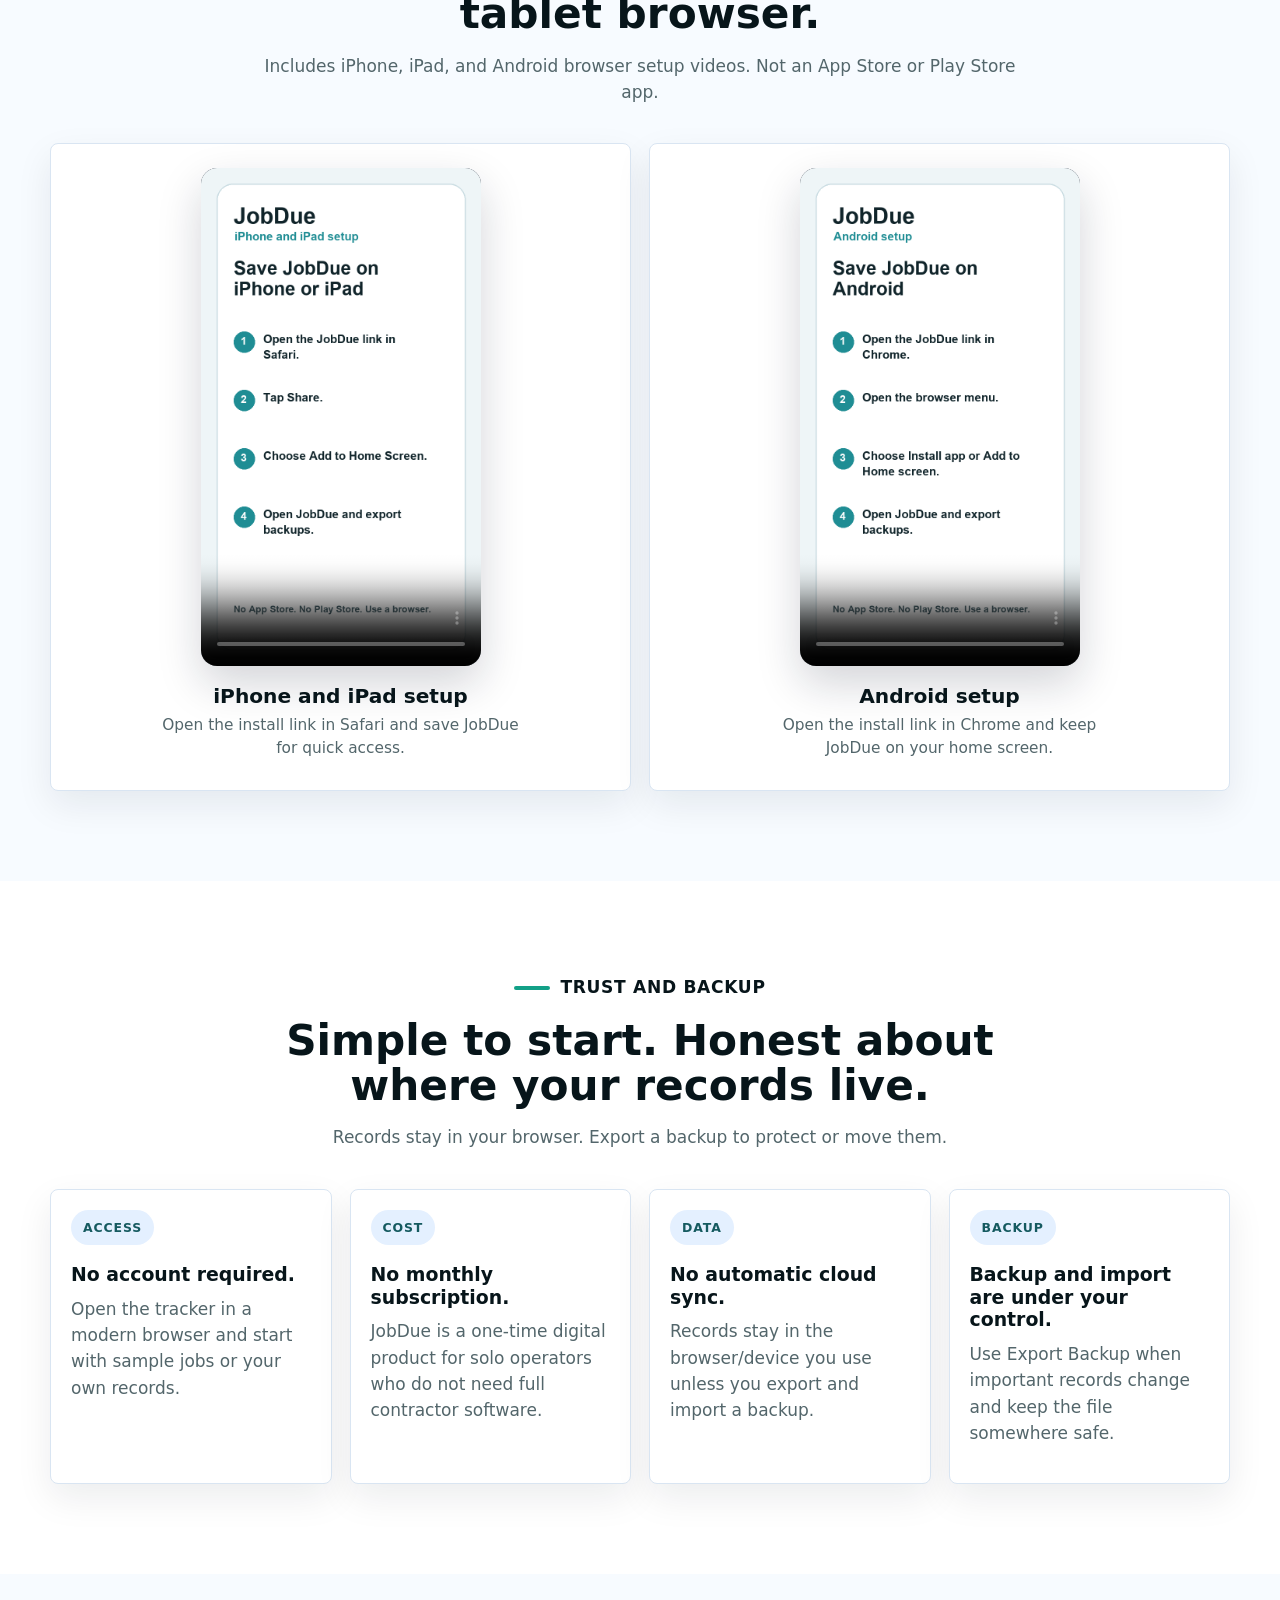
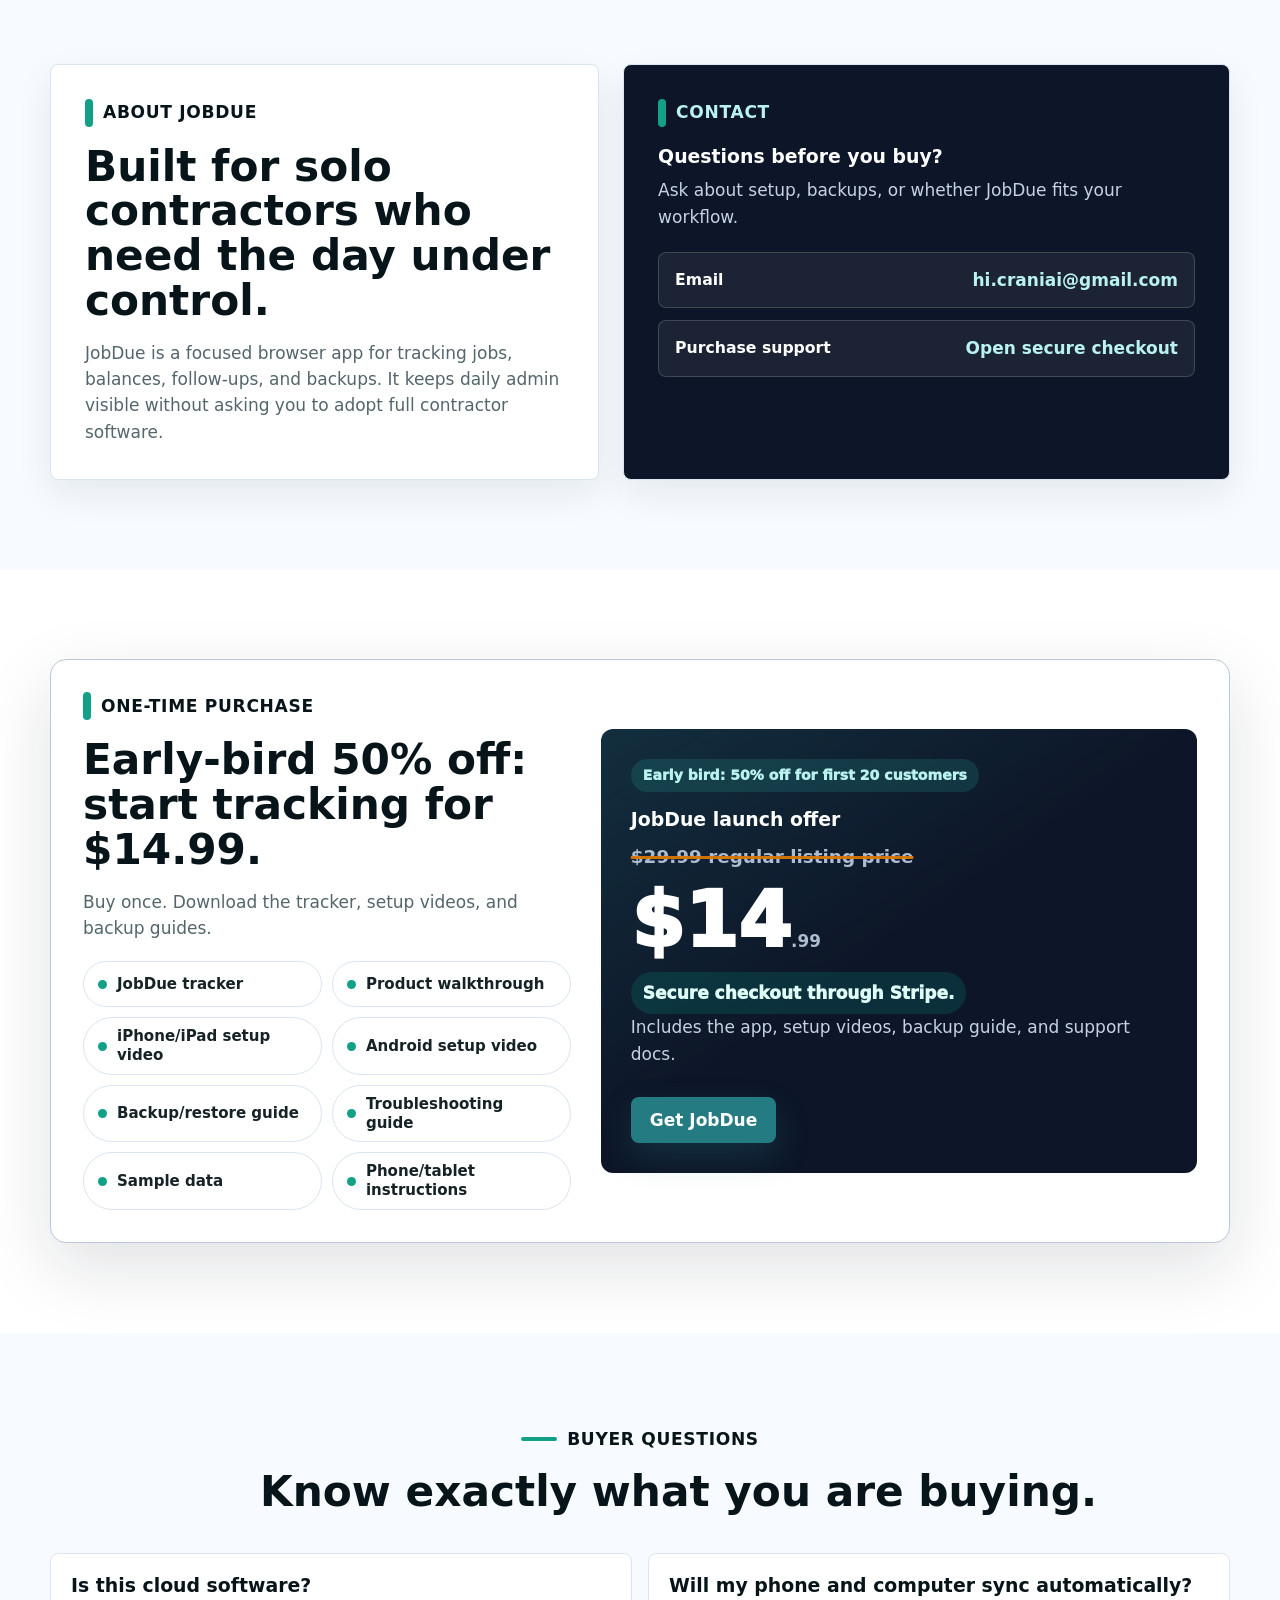
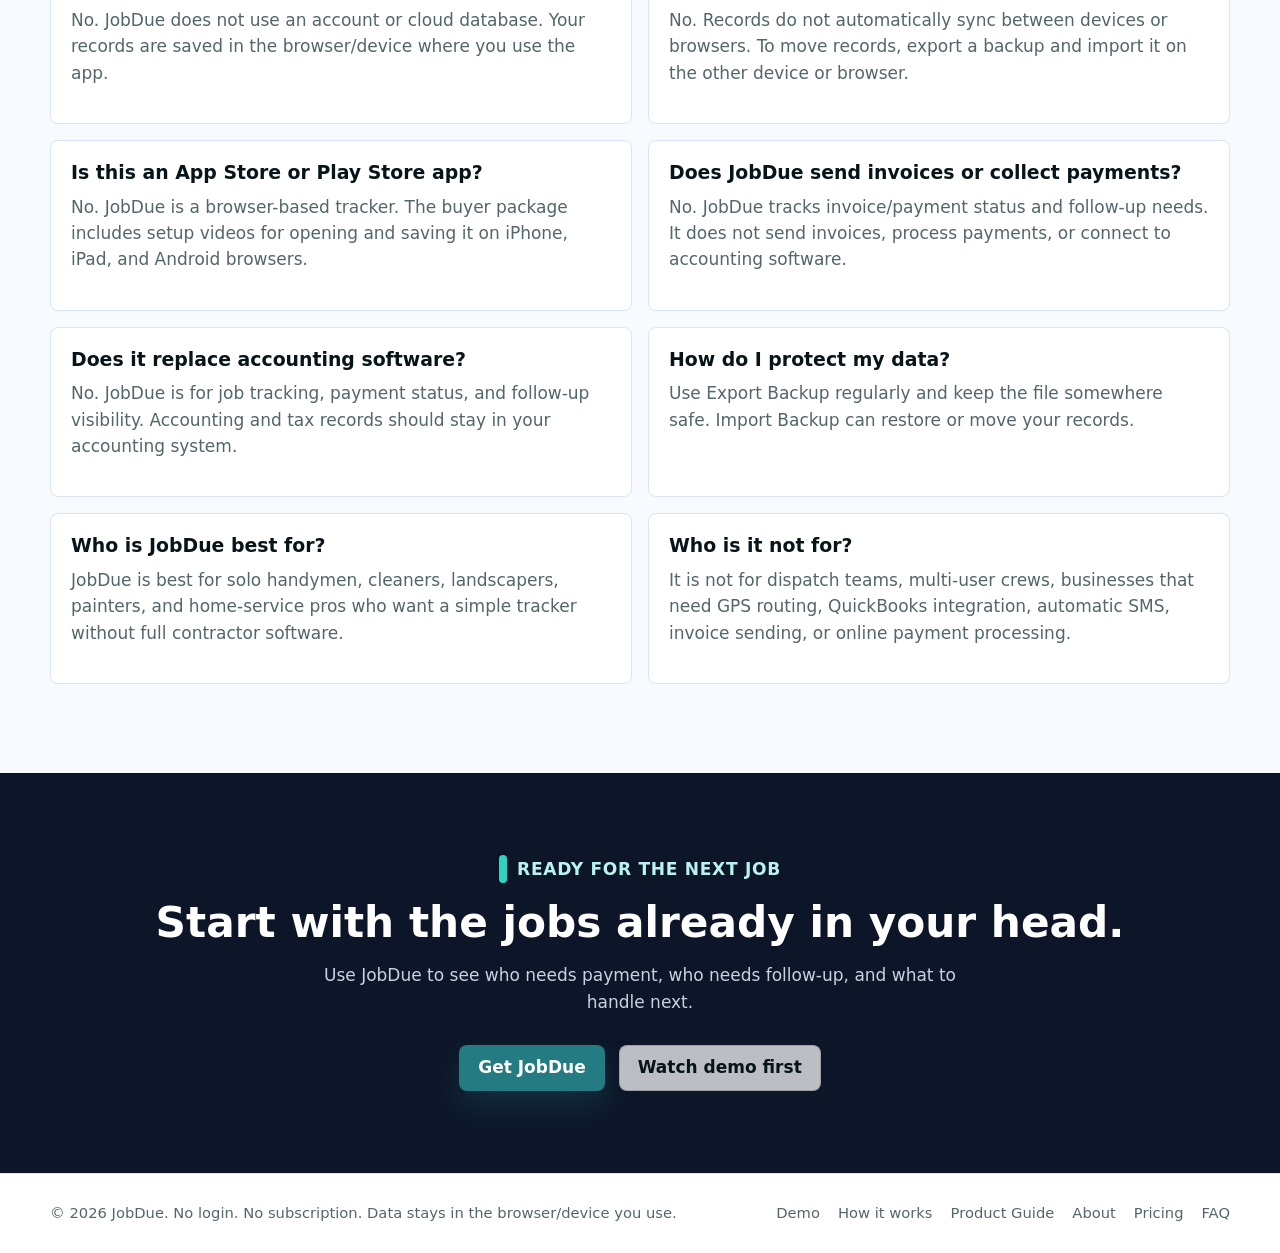
==== commit 1a10023c: "feat: improve mobile navigation and guide accessibility" ====
--- a/03-landing/index.html
+++ b/03-landing/index.html
@@ -217,6 +217,21 @@
       text-decoration: none;
     }
 
+    .menu-toggle {
+      display: none;
+      min-height: 44px;
+      align-items: center;
+      justify-content: center;
+      border: 1px solid rgba(22, 35, 38, 0.18);
+      border-radius: 10px;
+      background: rgba(255, 255, 255, 0.82);
+      padding: 0 14px;
+      color: var(--ink-strong);
+      font: inherit;
+      font-size: 0.92rem;
+      font-weight: 900;
+    }
+
     .button {
       display: inline-flex;
       min-height: 46px;
@@ -1417,8 +1432,51 @@
         padding-top: 42px;
       }
 
+      .nav {
+        position: relative;
+      }
+
+      .menu-toggle {
+        display: inline-flex;
+        margin-left: auto;
+      }
+
+      .nav-links {
+        position: absolute;
+        top: calc(100% + 10px);
+        right: 0;
+        display: none;
+        width: min(320px, calc(100vw - 48px));
+        flex-direction: column;
+        align-items: stretch;
+        gap: 4px;
+        border: 1px solid rgba(185, 200, 219, 0.9);
+        border-radius: 14px;
+        background: #fff;
+        padding: 8px;
+        box-shadow: 0 20px 48px rgba(15, 23, 42, 0.16);
+      }
+
+      .nav-links.is-open {
+        display: flex;
+      }
+
       .nav-links a:not(.button) {
-        display: none;
+        display: flex;
+        min-height: 44px;
+        align-items: center;
+        border-radius: 9px;
+        padding: 0 12px;
+      }
+
+      .nav-links a:not(.button):hover {
+        background: #eef6ff;
+        color: var(--primary-dark);
+      }
+
+      .nav-links .button {
+        width: 100%;
+        margin-top: 4px;
       }
 
       .feature-grid,
@@ -1478,31 +1536,7 @@
       }
 
       .nav-links {
-        position: absolute;
-        top: 50%;
-        right: 0;
-        transform: translateY(-50%);
-        display: none;
-        margin-left: auto;
-        gap: 0;
-        min-width: 0;
-      }
-
-      .nav-links .button {
-        min-height: 40px;
-        width: auto;
-        min-width: 62px;
-        padding: 0 12px;
-        font-size: 0.92rem;
-      }
-
-      .nav-links .button {
-        font-size: 0;
-      }
-
-      .nav-links .button::after {
-        content: "Get";
-        font-size: 0.92rem;
+        width: min(320px, calc(100vw - 28px));
       }
 
       h1 {
@@ -1684,7 +1718,8 @@
         <img src="assets/jobdue-icon-192.png" alt="" width="56" height="56">
         <span>JobDue</span>
       </a>
-      <nav class="nav-links" aria-label="Primary navigation">
+      <button class="menu-toggle" type="button" aria-controls="primary-navigation" aria-expanded="false" data-menu-toggle>Menu</button>
+      <nav class="nav-links" id="primary-navigation" aria-label="Primary navigation">
         <a href="#how-it-works">How to Use It</a>
         <a href="infographics.html">What&rsquo;s Included</a>
         <a href="#pricing">Pricing</a>
@@ -2119,6 +2154,44 @@
     (function () {
       var showcaseImage = document.getElementById("showcase-main-image");
       var showcaseButtons = Array.prototype.slice.call(document.querySelectorAll(".showcase-button"));
+      var menuToggle = document.querySelector("[data-menu-toggle]");
+      var primaryNavigation = document.getElementById("primary-navigation");
+
+      function closeMenu() {
+        if (!menuToggle || !primaryNavigation) {
+          return;
+        }
+
+        menuToggle.setAttribute("aria-expanded", "false");
+        primaryNavigation.classList.remove("is-open");
+      }
+
+      if (menuToggle && primaryNavigation) {
+        menuToggle.addEventListener("click", function () {
+          var isOpen = menuToggle.getAttribute("aria-expanded") === "true";
+          menuToggle.setAttribute("aria-expanded", isOpen ? "false" : "true");
+          primaryNavigation.classList.toggle("is-open", !isOpen);
+        });
+
+        primaryNavigation.addEventListener("click", function (event) {
+          if (event.target.closest("a")) {
+            closeMenu();
+          }
+        });
+
+        document.addEventListener("keydown", function (event) {
+          if (event.key === "Escape") {
+            closeMenu();
+            menuToggle.focus();
+          }
+        });
+
+        document.addEventListener("click", function (event) {
+          if (!event.target.closest(".nav")) {
+            closeMenu();
+          }
+        });
+      }
 
       if (!showcaseImage || !showcaseButtons.length) {
         return;
